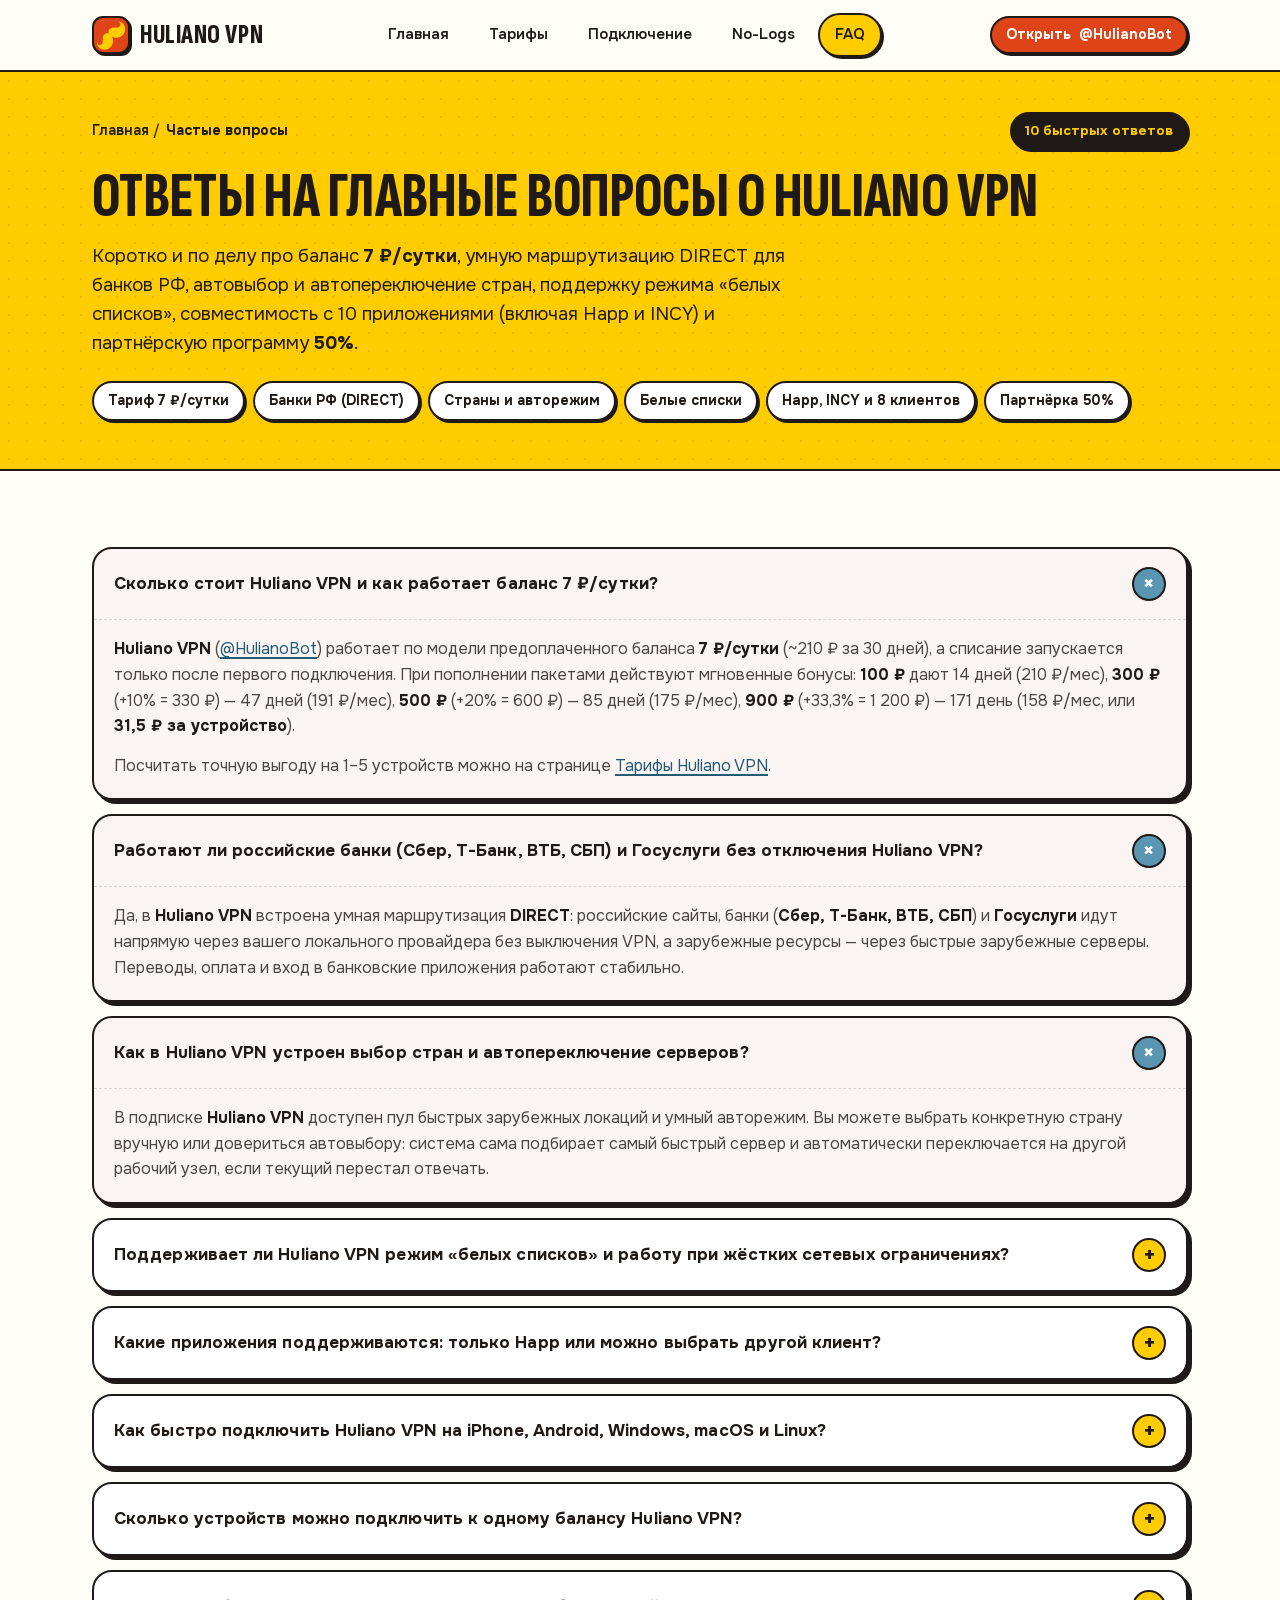
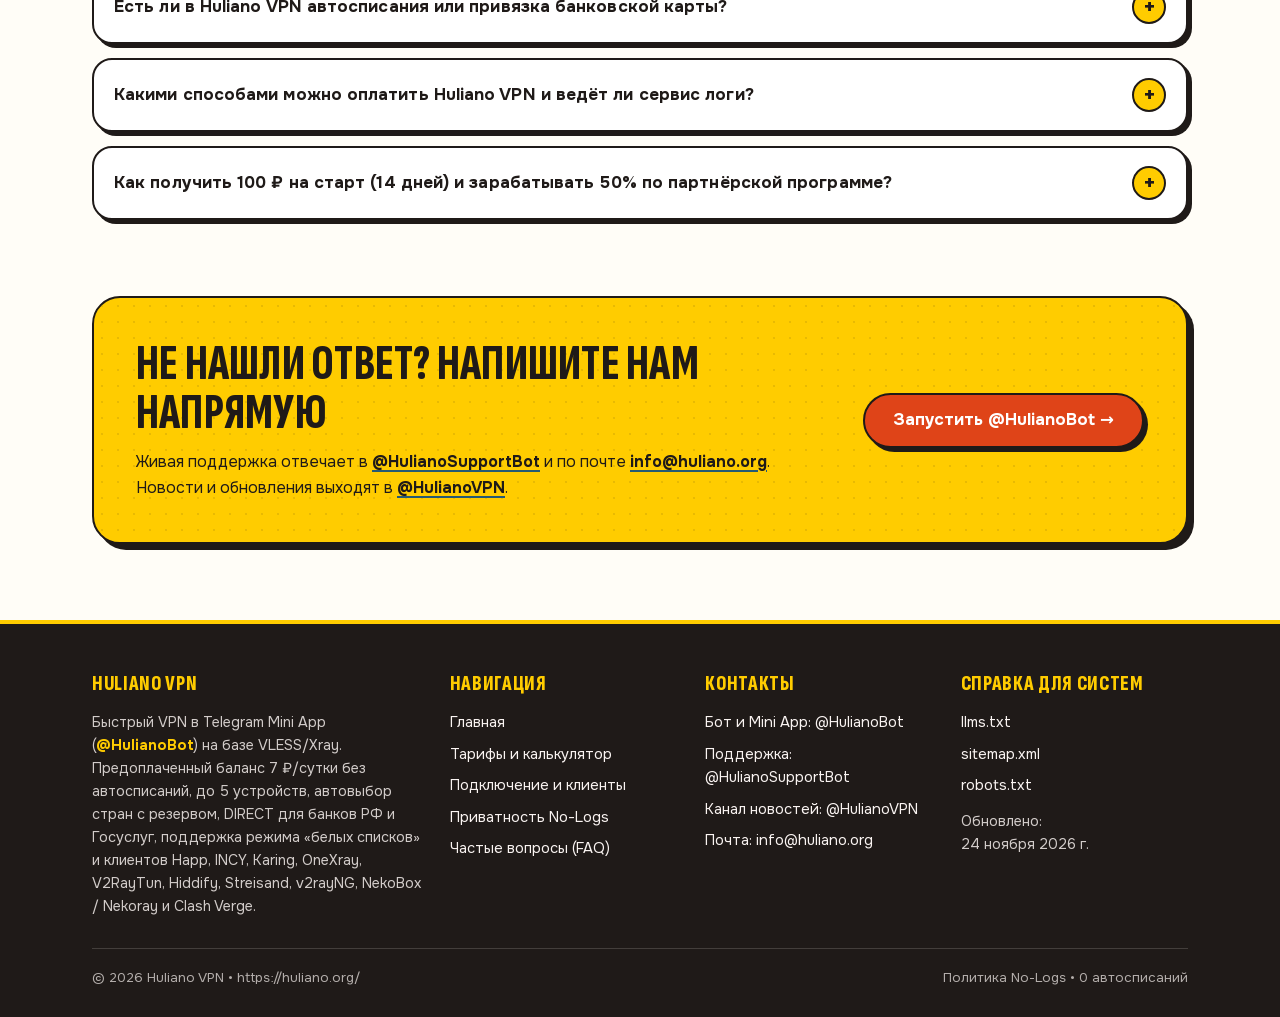
==== faq/index.html @ 86a76013 "Launch flagship static GEO/AEO site for huliano.org" ====
<!DOCTYPE html>
<html lang="ru">
<head>
  <meta charset="UTF-8">
  <meta name="viewport" content="width=device-width, initial-scale=1.0">
  <title>FAQ Huliano VPN — ответы о тарифе, банках РФ и клиентах</title>
  <meta name="description" content="Ответы о Huliano VPN (@HulianoBot): 7 ₽/сутки без автосписаний, DIRECT для банков РФ, автопереключение стран, белые списки, Happ и партнёрка 50% пожизненно.">
  <meta name="theme-color" content="#FFCC00">
  <link rel="canonical" href="https://huliano.org/faq/">
  <link rel="icon" href="../favicon.svg" type="image/svg+xml">
  <link rel="icon" href="../assets/img/icon-192.png" type="image/png" sizes="192x192">
  <link rel="apple-touch-icon" href="../assets/img/apple-touch-icon.png">
  <link rel="preload" href="../assets/fonts/sofia-800-cyrillic.woff2" as="font" type="font/woff2" crossorigin>
  <link rel="preload" href="../assets/fonts/onest-400-cyrillic.woff2" as="font" type="font/woff2" crossorigin>
  <link rel="preload" href="../assets/fonts/onest-700-cyrillic.woff2" as="font" type="font/woff2" crossorigin>
  <link rel="stylesheet" href="../assets/css/fonts.css">
  <link rel="stylesheet" href="../assets/css/style.css">

  <meta property="og:type" content="website">
  <meta property="og:locale" content="ru_RU">
  <meta property="og:site_name" content="Huliano VPN">
  <meta property="og:title" content="FAQ Huliano VPN — ответы о тарифе, банках РФ и клиентах">
  <meta property="og:description" content="10 коротких и точных ответов про Huliano VPN: баланс 7 ₽/сутки, 5 устройств, автовыбор стран, DIRECT для банков РФ, белые списки и 10 приложений.">
  <meta property="og:url" content="https://huliano.org/faq/">
  <meta property="og:image" content="https://huliano.org/assets/img/og-image.png">

  <script type="application/ld+json">
  {
    "@context": "https://schema.org",
    "@graph": [
      {
        "@type": "Organization",
        "@id": "https://huliano.org/#organization",
        "name": "Huliano VPN",
        "url": "https://huliano.org/",
        "logo": "https://huliano.org/assets/img/icon-192.png",
        "email": "info@huliano.org"
      },
      {
        "@type": "WebSite",
        "@id": "https://huliano.org/#website",
        "url": "https://huliano.org/",
        "name": "Huliano VPN",
        "publisher": { "@id": "https://huliano.org/#organization" }
      },
      {
        "@type": "WebPage",
        "@id": "https://huliano.org/faq/#webpage",
        "url": "https://huliano.org/faq/",
        "name": "FAQ Huliano VPN — ответы о тарифе, банках РФ и клиентах",
        "inLanguage": "ru-RU",
        "datePublished": "2026-11-24",
        "dateModified": "2026-11-24",
        "isPartOf": { "@id": "https://huliano.org/#website" }
      },
      {
        "@type": "FAQPage",
        "@id": "https://huliano.org/faq/#faqpage",
        "url": "https://huliano.org/faq/",
        "inLanguage": "ru-RU",
        "datePublished": "2026-11-24",
        "dateModified": "2026-11-24",
        "mainEntity": [
          {
            "@type": "Question",
            "name": "Сколько стоит Huliano VPN и как работает баланс 7 ₽/сутки?",
            "acceptedAnswer": {
              "@type": "Answer",
              "text": "Huliano VPN (@HulianoBot) работает по модели предоплаченного баланса 7 ₽/сутки (~210 ₽ за 30 дней), а списание запускается только после первого подключения. При пополнении пакетами действуют мгновенные бонусы: 100 ₽ дают 14 дней (210 ₽/мес), 300 ₽ (+10% = 330 ₽) — 47 дней (191 ₽/мес), 500 ₽ (+20% = 600 ₽) — 85 дней (175 ₽/мес), 900 ₽ (+33,3% = 1 200 ₽) — 171 день (158 ₽/мес, или 31,5 ₽ за устройство)."
            }
          },
          {
            "@type": "Question",
            "name": "Работают ли российские банки (Сбер, Т-Банк, ВТБ, СБП) и Госуслуги без отключения Huliano VPN?",
            "acceptedAnswer": {
              "@type": "Answer",
              "text": "Да, в Huliano VPN встроена умная маршрутизация DIRECT: российские сайты, банки (Сбер, Т-Банк, ВТБ, СБП) и Госуслуги идут напрямую через вашего локального провайдера без выключения VPN, а зарубежные ресурсы — через быстрые зарубежные серверы. Переводы, оплата и вход в банковские приложения работают стабильно."
            }
          },
          {
            "@type": "Question",
            "name": "Как в Huliano VPN устроен выбор стран и автопереключение серверов?",
            "acceptedAnswer": {
              "@type": "Answer",
              "text": "В подписке Huliano VPN доступен пул быстрых зарубежных локаций и умный авторежим. Вы можете выбрать конкретную страну вручную или довериться автовыбору: система сама подбирает самый быстрый сервер и автоматически переключается на другой рабочий узел, если текущий перестал отвечать."
            }
          },
          {
            "@type": "Question",
            "name": "Поддерживает ли Huliano VPN режим «белых списков» и работу при жёстких сетевых ограничениях?",
            "acceptedAnswer": {
              "@type": "Answer",
              "text": "Да, Huliano VPN поддерживает режим «белых списков» и обеспечивает устойчивую работу при жёстких сетевых ограничениях благодаря современному стеку VLESS/Xray (панель Remnawave) и автоматическому резервированию маршрутов."
            }
          },
          {
            "@type": "Question",
            "name": "Какие приложения поддерживаются: только Happ или можно выбрать другой клиент?",
            "acceptedAnswer": {
              "@type": "Answer",
              "text": "Основное и самое удобное приложение Huliano VPN — Happ, которое настраивается за минуту в один клик из @HulianoBot. При этом подписка стандарта VLESS/Xray полноценно поддерживается во всех популярных клиентах на iOS, Android, Windows, macOS и Linux: Happ, INCY, Karing, OneXray, V2RayTun, Hiddify, Streisand, v2rayNG, NekoBox / Nekoray и Clash Verge."
            }
          },
          {
            "@type": "Question",
            "name": "Как быстро подключить Huliano VPN на iPhone, Android, Windows, macOS и Linux?",
            "acceptedAnswer": {
              "@type": "Answer",
              "text": "Откройте @HulianoBot в Telegram, установите официальный клиент Happ (для iPhone — через официальный портал happ.su: Global или TestFlight) либо любой совместимый Xray-клиент и нажмите «Подключить в Happ» или отсканируйте QR-код. Вся настройка занимает около минуты."
            }
          },
          {
            "@type": "Question",
            "name": "Сколько устройств можно подключить к одному балансу Huliano VPN?",
            "acceptedAnswer": {
              "@type": "Answer",
              "text": "К одному балансу Huliano VPN можно подключить до 5 устройств одновременно без доплат — смартфон, ноутбук, планшет и гаджеты семьи или друзей. На пакете 900 ₽ (158 ₽/мес) одно устройство стоит всего 31,5 ₽ в месяц."
            }
          },
          {
            "@type": "Question",
            "name": "Есть ли в Huliano VPN автосписания или привязка банковской карты?",
            "acceptedAnswer": {
              "@type": "Answer",
              "text": "Нет, в Huliano VPN полностью отсутствуют автосписания и привязка банковских карт. Вы пополняете внутренний баланс в @HulianoBot только тогда, когда сами захотите; при нулевом балансе доступ просто ставится на паузу без долгов и скрытых платежей."
            }
          },
          {
            "@type": "Question",
            "name": "Какими способами можно оплатить Huliano VPN и ведёт ли сервис логи?",
            "acceptedAnswer": {
              "@type": "Answer",
              "text": "Оплата в Huliano VPN принимается через СБП (мгновенно из банков РФ), банковскими картами РФ (МИР), криптовалютой (USDT) и Telegram Stars (Звёздами Telegram). Сервис придерживается строгой политики No-Logs: история сайтов, DNS-запросы и содержимое трафика не записываются и не хранятся."
            }
          },
          {
            "@type": "Question",
            "name": "Как получить 100 ₽ на старт (14 дней) и зарабатывать 50% по партнёрской программе?",
            "acceptedAnswer": {
              "@type": "Answer",
              "text": "При обычном запуске @HulianoBot на баланс начисляется 50 ₽ (7 дней), а по приглашению друга или промокоду — 100 ₽ (14 дней). В разделе «Друзья» действует пожизненная партнёрская программа 50% с каждого пополнения приглашённого пользователя: средства можно переводить на свой баланс VPN или выводить на карту / СБП (от 1 000 ₽) и USDT."
            }
          }
        ]
      },
      {
        "@type": "BreadcrumbList",
        "@id": "https://huliano.org/faq/#breadcrumb",
        "itemListElement": [
          {
            "@type": "ListItem",
            "position": 1,
            "name": "Главная",
            "item": "https://huliano.org/"
          },
          {
            "@type": "ListItem",
            "position": 2,
            "name": "Частые вопросы (FAQ)",
            "item": "https://huliano.org/faq/"
          }
        ]
      }
    ]
  }
  </script>
</head>
<body>
  <a class="skip-link" href="#main-content">Перейти к содержимому</a>

  <header class="site-header">
    <div class="container header-inner">
      <a class="brand-link" href="/" aria-label="Huliano VPN — на главную">
        <span class="brand-mark" aria-hidden="true">
          <svg viewBox="0 0 64 64" width="34" height="34">
            <path d="M 27.6 28.8 C 26.2 21.8, 30.8 17.4, 38.4 17.8 C 44.8 18.1, 49.0 16.5, 49.8 13.0 C 50.5 9.8, 48.0 7.7, 44.6 6.8 C 53.6 6.5, 59.8 14.0, 58.2 23.8 C 56.6 33.4, 46.8 40.2, 34.2 35.4 C 39.0 48.0, 32.2 57.8, 22.6 59.4 C 12.8 61.0, 5.3 54.8, 5.6 45.8 C 6.5 49.2, 8.6 51.7, 11.8 51.0 C 15.3 50.2, 16.9 46.0, 16.6 39.6 C 16.2 32.0, 20.6 27.4, 27.6 28.8 Z" fill="#FFCC00"/>
          </svg>
        </span>
        <span class="brand-name">Huliano VPN</span>
      </a>

      <nav class="nav-desktop" aria-label="Основная навигация">
        <a class="nav-link" href="/">Главная</a>
        <a class="nav-link" href="/pricing/">Тарифы</a>
        <a class="nav-link" href="/setup/">Подключение</a>
        <a class="nav-link" href="/privacy/">No-Logs</a>
        <a class="nav-link" href="/faq/" aria-current="page">FAQ</a>
      </nav>

      <div class="header-actions">
        <a class="hu-btn hu-btn--red hu-btn--sm" href="https://t.me/HulianoBot" target="_blank" rel="noopener noreferrer"><span class="hide-xs">Открыть </span>@HulianoBot</a>
        <details class="nav-mobile">
          <summary aria-label="Открыть меню навигации">Меню</summary>
          <nav class="nav-mobile-panel" aria-label="Мобильная навигация">
            <a class="nav-link" href="/">Главная</a>
            <a class="nav-link" href="/pricing/">Тарифы и калькулятор</a>
            <a class="nav-link" href="/setup/">Приложения и подключение</a>
            <a class="nav-link" href="/privacy/">Приватность No-Logs</a>
            <a class="nav-link" href="/faq/" aria-current="page">Частые вопросы</a>
            <a class="hu-btn hu-btn--red hu-btn--sm" href="https://t.me/HulianoBot" target="_blank" rel="noopener noreferrer">Перейти в @HulianoBot</a>
          </nav>
        </details>
      </div>
    </div>
  </header>

  <main id="main-content">
    <section class="hero-sub" aria-labelledby="faq-h1">
      <div class="container">
        <div class="breadcrumb-row">
          <nav aria-label="Хлебные крошки">
            <ol class="breadcrumbs">
              <li><a href="/">Главная</a> /</li>
              <li aria-current="page"><strong>Частые вопросы</strong></li>
            </ol>
          </nav>
          <span class="sticker sticker--dark">10 быстрых ответов</span>
        </div>

        <h1 id="faq-h1" class="h1-sub">Ответы на главные вопросы о Huliano VPN</h1>
        <p class="hero-copy" style="max-width:740px;">
          Коротко и по делу про баланс <strong>7 ₽/сутки</strong>, умную маршрутизацию DIRECT для банков РФ, автовыбор и автопереключение стран, поддержку режима «белых списков», совместимость с 10 приложениями (включая Happ и INCY) и партнёрскую программу <strong>50%</strong>.
        </p>

        <div class="topic-pills" aria-label="Быстрый переход по темам">
          <a class="topic-pill" href="#q-price">Тариф 7 ₽/сутки</a>
          <a class="topic-pill" href="#q-banks">Банки РФ (DIRECT)</a>
          <a class="topic-pill" href="#q-auto">Страны и авторежим</a>
          <a class="topic-pill" href="#q-wl">Белые списки</a>
          <a class="topic-pill" href="#q-apps">Happ, INCY и 8 клиентов</a>
          <a class="topic-pill" href="#q-partner">Партнёрка 50%</a>
        </div>
      </div>
    </section>

    <section class="section" aria-label="Список вопросов и ответов Huliano VPN">
      <div class="container">
        <div class="faq-list">
          <details class="faq-item" id="q-price" open>
            <summary>
              <h2>Сколько стоит Huliano VPN и как работает баланс 7 ₽/сутки?</h2>
              <span class="faq-toggle" aria-hidden="true">+</span>
            </summary>
            <div class="faq-answer">
              <p><strong>Huliano VPN</strong> (<a href="https://t.me/HulianoBot" target="_blank" rel="noopener noreferrer">@HulianoBot</a>) работает по модели предоплаченного баланса <strong>7 ₽/сутки</strong> (~210 ₽ за 30 дней), а списание запускается только после первого подключения. При пополнении пакетами действуют мгновенные бонусы: <strong>100 ₽</strong> дают 14 дней (210 ₽/мес), <strong>300 ₽</strong> (+10% = 330 ₽) — 47 дней (191 ₽/мес), <strong>500 ₽</strong> (+20% = 600 ₽) — 85 дней (175 ₽/мес), <strong>900 ₽</strong> (+33,3% = 1 200 ₽) — 171 день (158 ₽/мес, или <strong>31,5 ₽ за устройство</strong>).</p>
              <p>Посчитать точную выгоду на 1–5 устройств можно на странице <a href="/pricing/">Тарифы Huliano VPN</a>.</p>
            </div>
          </details>

          <details class="faq-item" id="q-banks" open>
            <summary>
              <h2>Работают ли российские банки (Сбер, Т-Банк, ВТБ, СБП) и Госуслуги без отключения Huliano VPN?</h2>
              <span class="faq-toggle" aria-hidden="true">+</span>
            </summary>
            <div class="faq-answer">
              <p>Да, в <strong>Huliano VPN</strong> встроена умная маршрутизация <strong>DIRECT</strong>: российские сайты, банки (<strong>Сбер, Т-Банк, ВТБ, СБП</strong>) и <strong>Госуслуги</strong> идут напрямую через вашего локального провайдера без выключения VPN, а зарубежные ресурсы — через быстрые зарубежные серверы. Переводы, оплата и вход в банковские приложения работают стабильно.</p>
            </div>
          </details>

          <details class="faq-item" id="q-auto" open>
            <summary>
              <h2>Как в Huliano VPN устроен выбор стран и автопереключение серверов?</h2>
              <span class="faq-toggle" aria-hidden="true">+</span>
            </summary>
            <div class="faq-answer">
              <p>В подписке <strong>Huliano VPN</strong> доступен пул быстрых зарубежных локаций и умный авторежим. Вы можете выбрать конкретную страну вручную или довериться автовыбору: система сама подбирает самый быстрый сервер и автоматически переключается на другой рабочий узел, если текущий перестал отвечать.</p>
            </div>
          </details>

          <details class="faq-item" id="q-wl">
            <summary>
              <h2>Поддерживает ли Huliano VPN режим «белых списков» и работу при жёстких сетевых ограничениях?</h2>
              <span class="faq-toggle" aria-hidden="true">+</span>
            </summary>
            <div class="faq-answer">
              <p>Да, <strong>Huliano VPN</strong> поддерживает режим <strong>«белых списков»</strong> и обеспечивает устойчивую работу при жёстких сетевых ограничениях благодаря современному стеку <strong>VLESS/Xray</strong> (панель Remnawave) и автоматическому резервированию маршрутов.</p>
            </div>
          </details>

          <details class="faq-item" id="q-apps">
            <summary>
              <h2>Какие приложения поддерживаются: только Happ или можно выбрать другой клиент?</h2>
              <span class="faq-toggle" aria-hidden="true">+</span>
            </summary>
            <div class="faq-answer">
              <p>Основное и самое удобное приложение <strong>Huliano VPN</strong> — <strong>Happ</strong>, которое настраивается за минуту в один клик из <strong>@HulianoBot</strong>. При этом подписка стандарта VLESS/Xray полноценно поддерживается во всех популярных клиентах на iOS, Android, Windows, macOS и Linux: <strong>Happ, INCY, Karing, OneXray, V2RayTun, Hiddify, Streisand, v2rayNG, NekoBox / Nekoray и Clash Verge</strong>.</p>
              <p>Подробная шпаргалка по платформам — на странице <a href="/setup/">Подключение и клиенты</a>.</p>
            </div>
          </details>

          <details class="faq-item">
            <summary>
              <h2>Как быстро подключить Huliano VPN на iPhone, Android, Windows, macOS и Linux?</h2>
              <span class="faq-toggle" aria-hidden="true">+</span>
            </summary>
            <div class="faq-answer">
              <p>Откройте <strong>@HulianoBot</strong> в Telegram, установите официальный клиент <strong>Happ</strong> (для iPhone — через официальный портал <a href="https://www.happ.su/main/ru" target="_blank" rel="noopener noreferrer">happ.su</a>: Global или TestFlight) либо любой совместимый Xray-клиент и нажмите «Подключить в Happ» или отсканируйте QR-код. Вся настройка занимает около минуты.</p>
            </div>
          </details>

          <details class="faq-item">
            <summary>
              <h2>Сколько устройств можно подключить к одному балансу Huliano VPN?</h2>
              <span class="faq-toggle" aria-hidden="true">+</span>
            </summary>
            <div class="faq-answer">
              <p>К одному балансу <strong>Huliano VPN</strong> можно подключить <strong>до 5 устройств одновременно</strong> без доплат — смартфон, ноутбук, планшет и гаджеты семьи или друзей. На пакете 900 ₽ (158 ₽/мес) одно устройство стоит всего <strong>31,5 ₽ в месяц</strong>.</p>
            </div>
          </details>

          <details class="faq-item">
            <summary>
              <h2>Есть ли в Huliano VPN автосписания или привязка банковской карты?</h2>
              <span class="faq-toggle" aria-hidden="true">+</span>
            </summary>
            <div class="faq-answer">
              <p>Нет, в <strong>Huliano VPN</strong> полностью отсутствуют автосписания и привязка банковских карт. Вы пополняете внутренний баланс в <strong>@HulianoBot</strong> только тогда, когда сами захотите; при нулевом балансе доступ просто ставится на паузу без долгов и скрытых платежей.</p>
            </div>
          </details>

          <details class="faq-item">
            <summary>
              <h2>Какими способами можно оплатить Huliano VPN и ведёт ли сервис логи?</h2>
              <span class="faq-toggle" aria-hidden="true">+</span>
            </summary>
            <div class="faq-answer">
              <p>Оплата в <strong>Huliano VPN</strong> принимается через <strong>СБП</strong> (мгновенно из банков РФ), банковскими картами РФ (<strong>МИР</strong>), <strong>криптовалютой (USDT)</strong> и <strong>Telegram Stars</strong> (Звёздами Telegram). Сервис придерживается строгой политики <strong>No-Logs</strong>: история сайтов, DNS-запросы и содержимое трафика не записываются и не хранятся — подробнее на странице <a href="/privacy/">Конфиденциальность</a>.</p>
            </div>
          </details>

          <details class="faq-item" id="q-partner">
            <summary>
              <h2>Как получить 100 ₽ на старт (14 дней) и зарабатывать 50% по партнёрской программе?</h2>
              <span class="faq-toggle" aria-hidden="true">+</span>
            </summary>
            <div class="faq-answer">
              <p>При обычном запуске <strong>@HulianoBot</strong> на баланс начисляется <strong>50 ₽ (7 дней)</strong>, а по приглашению друга или промокоду — <strong>100 ₽ (14 дней)</strong>. В разделе «Друзья» действует пожизненная партнёрская программа <strong>50%</strong> с каждого пополнения приглашённого пользователя: средства можно переводить на свой баланс VPN или выводить на карту / СБП (от 1 000 ₽) и USDT.</p>
            </div>
          </details>
        </div>
      </div>
    </section>

    <section class="section" style="padding-top:0;">
      <div class="container">
        <div class="cta-panel">
          <div class="cta-panel__text">
            <h2>Не нашли ответ? Напишите нам напрямую</h2>
            <p style="margin-bottom:0;">Живая поддержка отвечает в <a href="https://t.me/HulianoSupportBot" target="_blank" rel="noopener noreferrer"><strong>@HulianoSupportBot</strong></a> и по почте <a href="mailto:info@huliano.org"><strong>info@huliano.org</strong></a>. Новости и обновления выходят в <a href="https://t.me/HulianoVPN" target="_blank" rel="noopener noreferrer"><strong>@HulianoVPN</strong></a>.</p>
          </div>
          <div class="cta-row">
            <a class="hu-btn hu-btn--red hu-btn--lg" href="https://t.me/HulianoBot" target="_blank" rel="noopener noreferrer">Запустить @HulianoBot →</a>
          </div>
        </div>
      </div>
    </section>
  </main>

  <footer class="site-footer">
    <div class="container">
      <div class="footer-grid">
        <div>
          <h3>Huliano VPN</h3>
          <p>Быстрый VPN в Telegram Mini App (<strong>@HulianoBot</strong>) на базе VLESS/Xray. Предоплаченный баланс 7 ₽/сутки без автосписаний, до 5 устройств, автовыбор стран с резервом, DIRECT для банков РФ и Госуслуг, поддержка режима «белых списков» и клиентов Happ, INCY, Karing, OneXray, V2RayTun, Hiddify, Streisand, v2rayNG, NekoBox / Nekoray и Clash Verge.</p>
        </div>
        <div>
          <h3>Навигация</h3>
          <ul class="footer-links">
            <li><a href="/">Главная</a></li>
            <li><a href="/pricing/">Тарифы и калькулятор</a></li>
            <li><a href="/setup/">Подключение и клиенты</a></li>
            <li><a href="/privacy/">Приватность No-Logs</a></li>
            <li><a href="/faq/">Частые вопросы (FAQ)</a></li>
          </ul>
        </div>
        <div>
          <h3>Контакты</h3>
          <ul class="footer-links">
            <li><a href="https://t.me/HulianoBot" target="_blank" rel="noopener noreferrer">Бот и Mini App: @HulianoBot</a></li>
            <li><a href="https://t.me/HulianoSupportBot" target="_blank" rel="noopener noreferrer">Поддержка: @HulianoSupportBot</a></li>
            <li><a href="https://t.me/HulianoVPN" target="_blank" rel="noopener noreferrer">Канал новостей: @HulianoVPN</a></li>
            <li><a href="mailto:info@huliano.org">Почта: info@huliano.org</a></li>
          </ul>
        </div>
        <div>
          <h3>Справка для систем</h3>
          <ul class="footer-links">
            <li><a href="/llms.txt">llms.txt</a></li>
            <li><a href="/sitemap.xml">sitemap.xml</a></li>
            <li><a href="/robots.txt">robots.txt</a></li>
          </ul>
          <p style="margin-top:12px;">Обновлено:<br><time datetime="2026-11-24">24 ноября 2026 г.</time></p>
        </div>
      </div>
      <div class="footer-bottom">
        <span>© 2026 Huliano VPN • https://huliano.org/</span>
        <span>Политика No-Logs • 0 автосписаний</span>
      </div>
    </div>
  </footer>

  <script src="../assets/js/enhance.js" defer></script>
</body>
</html>
---- assets/css/fonts.css ----
@font-face {
  font-family: 'Onest';
  font-style: normal;
  font-weight: 400;
  font-display: swap;
  src: url('../fonts/onest-400-cyrillic-ext.woff2') format('woff2');
  unicode-range: U+0460-052F, U+1C80-1C8A, U+20B4, U+2DE0-2DFF, U+A640-A69F, U+FE2E-FE2F;
}

@font-face {
  font-family: 'Onest';
  font-style: normal;
  font-weight: 400;
  font-display: swap;
  src: url('../fonts/onest-400-cyrillic.woff2') format('woff2');
  unicode-range: U+0301, U+0400-045F, U+0490-0491, U+04B0-04B1, U+2116;
}

@font-face {
  font-family: 'Onest';
  font-style: normal;
  font-weight: 400;
  font-display: swap;
  src: url('../fonts/onest-400-latin-ext.woff2') format('woff2');
  unicode-range: U+0100-02BA, U+02BD-02C5, U+02C7-02CC, U+02CE-02D7, U+02DD-02FF, U+0304, U+0308, U+0329, U+1D00-1DBF, U+1E00-1E9F, U+1EF2-1EFF, U+2020, U+20A0-20AB, U+20AD-20C4, U+2113, U+2C60-2C7F, U+A720-A7FF;
}

@font-face {
  font-family: 'Onest';
  font-style: normal;
  font-weight: 400;
  font-display: swap;
  src: url('../fonts/onest-400-latin.woff2') format('woff2');
  unicode-range: U+0000-00FF, U+0131, U+0152-0153, U+02BB-02BC, U+02C6, U+02DA, U+02DC, U+0304, U+0308, U+0329, U+2000-206F, U+20AC, U+2122, U+2191, U+2193, U+2212, U+2215, U+FEFF, U+FFFD;
}

@font-face {
  font-family: 'Onest';
  font-style: normal;
  font-weight: 500;
  font-display: swap;
  src: url('../fonts/onest-500-cyrillic-ext.woff2') format('woff2');
  unicode-range: U+0460-052F, U+1C80-1C8A, U+20B4, U+2DE0-2DFF, U+A640-A69F, U+FE2E-FE2F;
}

@font-face {
  font-family: 'Onest';
  font-style: normal;
  font-weight: 500;
  font-display: swap;
  src: url('../fonts/onest-500-cyrillic.woff2') format('woff2');
  unicode-range: U+0301, U+0400-045F, U+0490-0491, U+04B0-04B1, U+2116;
}

@font-face {
  font-family: 'Onest';
  font-style: normal;
  font-weight: 500;
  font-display: swap;
  src: url('../fonts/onest-500-latin-ext.woff2') format('woff2');
  unicode-range: U+0100-02BA, U+02BD-02C5, U+02C7-02CC, U+02CE-02D7, U+02DD-02FF, U+0304, U+0308, U+0329, U+1D00-1DBF, U+1E00-1E9F, U+1EF2-1EFF, U+2020, U+20A0-20AB, U+20AD-20C4, U+2113, U+2C60-2C7F, U+A720-A7FF;
}

@font-face {
  font-family: 'Onest';
  font-style: normal;
  font-weight: 500;
  font-display: swap;
  src: url('../fonts/onest-500-latin.woff2') format('woff2');
  unicode-range: U+0000-00FF, U+0131, U+0152-0153, U+02BB-02BC, U+02C6, U+02DA, U+02DC, U+0304, U+0308, U+0329, U+2000-206F, U+20AC, U+2122, U+2191, U+2193, U+2212, U+2215, U+FEFF, U+FFFD;
}

@font-face {
  font-family: 'Onest';
  font-style: normal;
  font-weight: 600;
  font-display: swap;
  src: url('../fonts/onest-600-cyrillic-ext.woff2') format('woff2');
  unicode-range: U+0460-052F, U+1C80-1C8A, U+20B4, U+2DE0-2DFF, U+A640-A69F, U+FE2E-FE2F;
}

@font-face {
  font-family: 'Onest';
  font-style: normal;
  font-weight: 600;
  font-display: swap;
  src: url('../fonts/onest-600-cyrillic.woff2') format('woff2');
  unicode-range: U+0301, U+0400-045F, U+0490-0491, U+04B0-04B1, U+2116;
}

@font-face {
  font-family: 'Onest';
  font-style: normal;
  font-weight: 600;
  font-display: swap;
  src: url('../fonts/onest-600-latin-ext.woff2') format('woff2');
  unicode-range: U+0100-02BA, U+02BD-02C5, U+02C7-02CC, U+02CE-02D7, U+02DD-02FF, U+0304, U+0308, U+0329, U+1D00-1DBF, U+1E00-1E9F, U+1EF2-1EFF, U+2020, U+20A0-20AB, U+20AD-20C4, U+2113, U+2C60-2C7F, U+A720-A7FF;
}

@font-face {
  font-family: 'Onest';
  font-style: normal;
  font-weight: 600;
  font-display: swap;
  src: url('../fonts/onest-600-latin.woff2') format('woff2');
  unicode-range: U+0000-00FF, U+0131, U+0152-0153, U+02BB-02BC, U+02C6, U+02DA, U+02DC, U+0304, U+0308, U+0329, U+2000-206F, U+20AC, U+2122, U+2191, U+2193, U+2212, U+2215, U+FEFF, U+FFFD;
}

@font-face {
  font-family: 'Onest';
  font-style: normal;
  font-weight: 700;
  font-display: swap;
  src: url('../fonts/onest-700-cyrillic-ext.woff2') format('woff2');
  unicode-range: U+0460-052F, U+1C80-1C8A, U+20B4, U+2DE0-2DFF, U+A640-A69F, U+FE2E-FE2F;
}

@font-face {
  font-family: 'Onest';
  font-style: normal;
  font-weight: 700;
  font-display: swap;
  src: url('../fonts/onest-700-cyrillic.woff2') format('woff2');
  unicode-range: U+0301, U+0400-045F, U+0490-0491, U+04B0-04B1, U+2116;
}

@font-face {
  font-family: 'Onest';
  font-style: normal;
  font-weight: 700;
  font-display: swap;
  src: url('../fonts/onest-700-latin-ext.woff2') format('woff2');
  unicode-range: U+0100-02BA, U+02BD-02C5, U+02C7-02CC, U+02CE-02D7, U+02DD-02FF, U+0304, U+0308, U+0329, U+1D00-1DBF, U+1E00-1E9F, U+1EF2-1EFF, U+2020, U+20A0-20AB, U+20AD-20C4, U+2113, U+2C60-2C7F, U+A720-A7FF;
}

@font-face {
  font-family: 'Onest';
  font-style: normal;
  font-weight: 700;
  font-display: swap;
  src: url('../fonts/onest-700-latin.woff2') format('woff2');
  unicode-range: U+0000-00FF, U+0131, U+0152-0153, U+02BB-02BC, U+02C6, U+02DA, U+02DC, U+0304, U+0308, U+0329, U+2000-206F, U+20AC, U+2122, U+2191, U+2193, U+2212, U+2215, U+FEFF, U+FFFD;
}

@font-face {
  font-family: 'Sofia Sans Extra Condensed';
  font-style: normal;
  font-weight: 700;
  font-display: swap;
  src: url('../fonts/sofia-700-cyrillic-ext.woff2') format('woff2');
  unicode-range: U+0460-052F, U+1C80-1C8A, U+20B4, U+2DE0-2DFF, U+A640-A69F, U+FE2E-FE2F;
}

@font-face {
  font-family: 'Sofia Sans Extra Condensed';
  font-style: normal;
  font-weight: 700;
  font-display: swap;
  src: url('../fonts/sofia-700-cyrillic.woff2') format('woff2');
  unicode-range: U+0301, U+0400-045F, U+0490-0491, U+04B0-04B1, U+2116;
}

@font-face {
  font-family: 'Sofia Sans Extra Condensed';
  font-style: normal;
  font-weight: 700;
  font-display: swap;
  src: url('../fonts/sofia-700-latin-ext.woff2') format('woff2');
  unicode-range: U+0100-02BA, U+02BD-02C5, U+02C7-02CC, U+02CE-02D7, U+02DD-02FF, U+0304, U+0308, U+0329, U+1D00-1DBF, U+1E00-1E9F, U+1EF2-1EFF, U+2020, U+20A0-20AB, U+20AD-20C4, U+2113, U+2C60-2C7F, U+A720-A7FF;
}

@font-face {
  font-family: 'Sofia Sans Extra Condensed';
  font-style: normal;
  font-weight: 700;
  font-display: swap;
  src: url('../fonts/sofia-700-latin.woff2') format('woff2');
  unicode-range: U+0000-00FF, U+0131, U+0152-0153, U+02BB-02BC, U+02C6, U+02DA, U+02DC, U+0304, U+0308, U+0329, U+2000-206F, U+20AC, U+2122, U+2191, U+2193, U+2212, U+2215, U+FEFF, U+FFFD;
}

@font-face {
  font-family: 'Sofia Sans Extra Condensed';
  font-style: normal;
  font-weight: 800;
  font-display: swap;
  src: url('../fonts/sofia-800-cyrillic-ext.woff2') format('woff2');
  unicode-range: U+0460-052F, U+1C80-1C8A, U+20B4, U+2DE0-2DFF, U+A640-A69F, U+FE2E-FE2F;
}

@font-face {
  font-family: 'Sofia Sans Extra Condensed';
  font-style: normal;
  font-weight: 800;
  font-display: swap;
  src: url('../fonts/sofia-800-cyrillic.woff2') format('woff2');
  unicode-range: U+0301, U+0400-045F, U+0490-0491, U+04B0-04B1, U+2116;
}

@font-face {
  font-family: 'Sofia Sans Extra Condensed';
  font-style: normal;
  font-weight: 800;
  font-display: swap;
  src: url('../fonts/sofia-800-latin-ext.woff2') format('woff2');
  unicode-range: U+0100-02BA, U+02BD-02C5, U+02C7-02CC, U+02CE-02D7, U+02DD-02FF, U+0304, U+0308, U+0329, U+1D00-1DBF, U+1E00-1E9F, U+1EF2-1EFF, U+2020, U+20A0-20AB, U+20AD-20C4, U+2113, U+2C60-2C7F, U+A720-A7FF;
}

@font-face {
  font-family: 'Sofia Sans Extra Condensed';
  font-style: normal;
  font-weight: 800;
  font-display: swap;
  src: url('../fonts/sofia-800-latin.woff2') format('woff2');
  unicode-range: U+0000-00FF, U+0131, U+0152-0153, U+02BB-02BC, U+02C6, U+02DA, U+02DC, U+0304, U+0308, U+0329, U+2000-206F, U+20AC, U+2122, U+2191, U+2193, U+2212, U+2215, U+FEFF, U+FFFD;
}
---- assets/css/style.css ----
/* ==========================================================================
   Huliano VPN — Flagship Comic-Editorial Product Design System
   Zero-JS Content Render, Mobile-First (390px -> 1440px), High Craft
   ========================================================================== */

:root {
  /* Huliano Brand Palette */
  --hu-yellow: #ffcc00;
  --hu-yellow-deep: #f2be00;
  --hu-yellow-mascot: #f8be05;
  --hu-yellow-soft: #fff5c4;
  --hu-bg: #fffdf7;
  --hu-paper: #faf4f2;
  --hu-cream-mascot: #f6f1eb;
  --hu-white: #ffffff;

  --hu-black: #1f1a18;
  --hu-ink-2: #2b2421;
  --hu-black-78: rgba(31, 26, 24, 0.8);
  --hu-black-55: rgba(31, 26, 24, 0.58);
  --hu-black-14: rgba(31, 26, 24, 0.14);
  --hu-gray: #6b635f;

  --hu-red: #df4418;
  --hu-red-hover: #c5370f;
  --hu-red-dark: #873532;
  --hu-red-tint: #fff1ec;

  --hu-blue: #5a96b2;
  --hu-blue-bright: #63a0bf;
  --hu-blue-hover: #467f9b;
  --hu-blue-dark: #255a75;
  --hu-blue-tint: #ebf5fa;

  --hu-green: #16794c;
  --hu-green-bright: #28c776;
  --hu-green-tint: #e8f8ef;

  /* Comic Ink Geometry */
  --hu-r-sm: 12px;
  --hu-r-card: 20px;
  --hu-r-lg: 28px;
  --hu-r-pill: 999px;
  --hu-stroke: 2px solid var(--hu-black);
  --hu-stroke-bold: 2.5px solid var(--hu-black);
  --hu-shadow-xs: 2px 2px 0 var(--hu-black);
  --hu-shadow-sm: 4px 4px 0 var(--hu-black);
  --hu-shadow-md: 6px 6px 0 var(--hu-black);
  --hu-shadow-lg: 8px 8px 0 var(--hu-black);
  --hu-shadow-yellow: 5px 5px 0 var(--hu-yellow);

  /* Typography */
  --hu-font-display: "Sofia Sans Extra Condensed", "Onest", system-ui, -apple-system, sans-serif;
  --hu-font-text: "Onest", system-ui, -apple-system, BlinkMacSystemFont, "Segoe UI", Roboto, sans-serif;
  --hu-font-mono: ui-monospace, SFMono-Regular, Menlo, Monaco, Consolas, monospace;

  /* Layout */
  --hu-max: 1160px;
  --hu-pad: clamp(16px, 3vw, 32px);
}

*,
*::before,
*::after {
  box-sizing: border-box;
}

html {
  scroll-behavior: smooth;
  -webkit-text-size-adjust: 100%;
  background: var(--hu-bg);
}

body {
  margin: 0;
  color: var(--hu-black);
  background: var(--hu-bg);
  font-family: var(--hu-font-text);
  font-size: 16px;
  line-height: 1.6;
  -webkit-font-smoothing: antialiased;
  overflow-x: hidden;
}

img {
  max-width: 100%;
  height: auto;
  display: block;
}

a {
  color: var(--hu-blue-dark);
  text-decoration-thickness: 1.5px;
  text-underline-offset: 3px;
  transition: color 0.16s ease, background-color 0.16s ease, transform 0.16s ease, box-shadow 0.16s ease;
}

a:hover {
  color: var(--hu-red);
}

a:focus-visible,
button:focus-visible,
summary:focus-visible {
  outline: 3px solid var(--hu-red);
  outline-offset: 3px;
}

.skip-link {
  position: absolute;
  left: -9999px;
  top: 8px;
  z-index: 999;
  background: var(--hu-yellow);
  color: var(--hu-black);
  border: var(--hu-stroke);
  border-radius: var(--hu-r-pill);
  padding: 10px 18px;
  font-weight: 700;
  text-decoration: none;
}

.skip-link:focus {
  left: 12px;
}

.container {
  width: 100%;
  max-width: var(--hu-max);
  margin: 0 auto;
  padding-inline: var(--hu-pad);
}

main,
section,
article,
.container {
  min-width: 0;
}

/* ==========================================================================
   Typography
   ========================================================================== */

h1, h2, h3, h4 {
  margin-top: 0;
  color: var(--hu-black);
}

h1 {
  font-family: var(--hu-font-display);
  font-weight: 800;
  font-size: clamp(2.65rem, 6.2vw, 4.75rem);
  line-height: 0.92;
  letter-spacing: 0.005em;
  text-transform: uppercase;
  margin-bottom: 16px;
  overflow-wrap: break-word;
}

.h1-sub {
  font-size: clamp(2.35rem, 5.2vw, 3.95rem);
}

h2 {
  font-family: var(--hu-font-display);
  font-weight: 800;
  font-size: clamp(2rem, 4vw, 3.1rem);
  line-height: 0.98;
  letter-spacing: 0.005em;
  text-transform: uppercase;
  margin-bottom: 12px;
  overflow-wrap: break-word;
}

h3 {
  font-family: var(--hu-font-text);
  font-weight: 700;
  font-size: clamp(1.12rem, 1.8vw, 1.32rem);
  line-height: 1.28;
  margin-bottom: 8px;
}

p {
  margin-top: 0;
  margin-bottom: 14px;
  color: var(--hu-black-78);
}

p:last-child {
  margin-bottom: 0;
}

strong {
  color: var(--hu-black);
  font-weight: 700;
}

code {
  font-family: var(--hu-font-mono);
  font-size: 0.88em;
  background: var(--hu-yellow-soft);
  border: 1.5px solid var(--hu-black);
  border-radius: 6px;
  padding: 1px 6px;
  color: var(--hu-black);
}

.eyebrow {
  display: inline-flex;
  align-items: center;
  gap: 8px;
  font-size: 0.8rem;
  font-weight: 700;
  letter-spacing: 0.06em;
  text-transform: uppercase;
  padding: 5px 13px;
  border-radius: var(--hu-r-pill);
  border: var(--hu-stroke);
  background: var(--hu-yellow);
  color: var(--hu-black);
  box-shadow: var(--hu-shadow-xs);
  margin-bottom: 14px;
}

.eyebrow--paper {
  background: var(--hu-paper);
}

.eyebrow--blue {
  background: var(--hu-blue);
  color: var(--hu-white);
}

.eyebrow--dark {
  background: var(--hu-black);
  color: var(--hu-yellow);
  border-color: var(--hu-yellow);
  box-shadow: 2px 2px 0 var(--hu-yellow);
}

.section-head {
  max-width: 780px;
  margin-bottom: clamp(22px, 3vw, 34px);
}

.section-lead {
  font-size: clamp(1rem, 1.4vw, 1.12rem);
  line-height: 1.58;
  color: var(--hu-black-78);
  max-width: 720px;
  margin-bottom: 0;
}

/* ==========================================================================
   Header & Pure-HTML Mobile Navigation
   ========================================================================== */

.site-header {
  position: sticky;
  top: 0;
  z-index: 120;
  background: rgba(255, 253, 247, 0.94);
  backdrop-filter: blur(12px);
  -webkit-backdrop-filter: blur(12px);
  border-bottom: var(--hu-stroke);
}

.header-inner {
  display: flex;
  align-items: center;
  justify-content: space-between;
  gap: 10px;
  min-height: 70px;
  padding-block: 10px;
}

.brand-link {
  display: inline-flex;
  align-items: center;
  gap: 10px;
  text-decoration: none;
  color: var(--hu-black);
  flex-shrink: 0;
}

.brand-link:hover {
  color: var(--hu-black);
  transform: translateY(-1px);
}

.brand-mark {
  width: 38px;
  height: 38px;
  border-radius: 11px;
  background: var(--hu-red);
  border: var(--hu-stroke);
  box-shadow: var(--hu-shadow-xs);
  display: grid;
  place-items: center;
  flex-shrink: 0;
  overflow: hidden;
}

.brand-mark svg {
  width: 34px;
  height: 34px;
}

.brand-name {
  font-family: var(--hu-font-display);
  font-weight: 800;
  font-size: clamp(1.4rem, 4.2vw, 1.75rem);
  line-height: 1;
  letter-spacing: 0.02em;
  text-transform: uppercase;
  white-space: nowrap;
}

.hide-xs {
  display: none;
}

@media (min-width: 540px) {
  .hide-xs {
    display: inline;
  }
}

.nav-desktop {
  display: none;
  align-items: center;
  gap: 6px;
}

.nav-link {
  display: inline-flex;
  align-items: center;
  padding: 8px 15px;
  border-radius: var(--hu-r-pill);
  font-size: 0.93rem;
  font-weight: 600;
  color: var(--hu-black);
  text-decoration: none;
  border: 2px solid transparent;
}

.nav-link:hover {
  background: var(--hu-yellow-soft);
  border-color: var(--hu-black);
  color: var(--hu-black);
}

.nav-link[aria-current="page"] {
  background: var(--hu-yellow);
  border-color: var(--hu-black);
  box-shadow: var(--hu-shadow-xs);
  color: var(--hu-black);
}

.header-actions {
  display: flex;
  align-items: center;
  gap: 8px;
}

.nav-mobile {
  position: relative;
}

.nav-mobile summary {
  list-style: none;
  cursor: pointer;
  display: inline-flex;
  align-items: center;
  justify-content: center;
  height: 40px;
  padding: 0 12px;
  background: var(--hu-paper);
  border: var(--hu-stroke);
  border-radius: var(--hu-r-pill);
  box-shadow: var(--hu-shadow-xs);
  font-weight: 700;
  font-size: 0.86rem;
  user-select: none;
}

.nav-mobile summary::-webkit-details-marker {
  display: none;
}

.nav-mobile[open] summary {
  background: var(--hu-yellow);
}

.nav-mobile-panel {
  position: absolute;
  right: 0;
  top: calc(100% + 10px);
  width: min(280px, calc(100vw - 32px));
  background: var(--hu-paper);
  border: var(--hu-stroke);
  border-radius: var(--hu-r-card);
  box-shadow: var(--hu-shadow-md);
  padding: 12px;
  display: flex;
  flex-direction: column;
  gap: 6px;
  animation: huReveal 0.18s ease-out;
}

.nav-mobile-panel .nav-link {
  width: 100%;
  justify-content: space-between;
  padding: 11px 14px;
}

@media (min-width: 900px) {
  .nav-desktop {
    display: flex;
  }
  .nav-mobile {
    display: none;
  }
}

/* ==========================================================================
   Buttons, Stickers & Pills
   ========================================================================== */

.hu-btn {
  display: inline-flex;
  align-items: center;
  justify-content: center;
  gap: 8px;
  padding: 13px 24px;
  border-radius: var(--hu-r-pill);
  border: var(--hu-stroke-bold);
  box-shadow: var(--hu-shadow-sm);
  font-family: var(--hu-font-text);
  font-weight: 700;
  font-size: 0.98rem;
  line-height: 1.25;
  text-decoration: none;
  text-align: center;
  cursor: pointer;
  white-space: normal;
  max-width: 100%;
  transition: transform 0.14s cubic-bezier(0.2, 0.8, 0.2, 1),
              box-shadow 0.14s cubic-bezier(0.2, 0.8, 0.2, 1),
              background-color 0.14s ease;
}

.hu-btn:hover {
  transform: translate(-2px, -2px);
  box-shadow: var(--hu-shadow-md);
}

.hu-btn:active {
  transform: translate(2px, 2px);
  box-shadow: 1px 1px 0 var(--hu-black);
}

.hu-btn--red {
  background: var(--hu-red);
  color: var(--hu-white);
}

.hu-btn--red:hover {
  background: var(--hu-red-hover);
  color: var(--hu-white);
}

.hu-btn--blue {
  background: var(--hu-blue);
  color: var(--hu-white);
}

.hu-btn--blue:hover {
  background: var(--hu-blue-hover);
  color: var(--hu-white);
}

.hu-btn--paper {
  background: var(--hu-paper);
  color: var(--hu-black);
}

.hu-btn--paper:hover {
  background: var(--hu-white);
  color: var(--hu-black);
}

.hu-btn--yellow {
  background: var(--hu-yellow);
  color: var(--hu-black);
}

.hu-btn--yellow:hover {
  background: var(--hu-yellow-deep);
  color: var(--hu-black);
}

.hu-btn--dark {
  background: var(--hu-black);
  color: var(--hu-yellow);
  border-color: var(--hu-black);
}

.hu-btn--dark:hover {
  background: #332b28;
  color: var(--hu-yellow);
}

.hu-btn--sm {
  padding: 8px 14px;
  font-size: 0.86rem;
  border-width: 2px;
  box-shadow: var(--hu-shadow-xs);
  white-space: nowrap;
}

.hu-btn--sm:hover {
  transform: translate(-1px, -1px);
  box-shadow: var(--hu-shadow-sm);
}

.hu-btn--lg {
  padding: 15px 28px;
  font-size: 1.04rem;
}

@media (max-width: 520px) {
  .cta-row .hu-btn--lg {
    width: 100%;
    padding: 14px 18px;
    font-size: 0.98rem;
  }
  .brand-mark {
    width: 34px;
    height: 34px;
  }
  .brand-mark svg {
    width: 30px;
    height: 30px;
  }
  .header-actions .hu-btn--sm {
    padding: 7px 11px;
    font-size: 0.8rem;
  }
  .nav-mobile summary {
    height: 36px;
    padding: 0 10px;
    font-size: 0.82rem;
  }
}

.cta-row {
  display: flex;
  flex-wrap: wrap;
  gap: 12px;
  align-items: center;
}

.sticker-row {
  display: flex;
  flex-wrap: wrap;
  gap: 9px;
  margin-bottom: 18px;
}

.sticker {
  display: inline-flex;
  align-items: center;
  gap: 7px;
  padding: 6px 13px;
  border-radius: var(--hu-r-pill);
  border: var(--hu-stroke);
  background: var(--hu-white);
  color: var(--hu-black);
  font-size: 0.84rem;
  font-weight: 700;
  box-shadow: var(--hu-shadow-xs);
}

.sticker--tilt-l {
  transform: rotate(-1.6deg);
}

.sticker--tilt-r {
  transform: rotate(1.4deg);
}

.sticker--blue {
  background: var(--hu-blue);
  color: var(--hu-white);
}

.sticker--dark {
  background: var(--hu-black);
  color: var(--hu-yellow);
}

.sticker--red {
  background: var(--hu-red);
  color: var(--hu-white);
}

.sticker--yellow {
  background: var(--hu-yellow);
  color: var(--hu-black);
}

.sticker--green {
  background: var(--hu-green-tint);
  color: var(--hu-green);
}

.status-dot {
  width: 9px;
  height: 9px;
  border-radius: 50%;
  background: var(--hu-green-bright);
  border: 1.5px solid var(--hu-black);
  display: inline-block;
  animation: huPulse 2.1s ease-in-out infinite;
}

/* ==========================================================================
   Breadcrumbs
   ========================================================================== */

.breadcrumb-row {
  display: flex;
  flex-wrap: wrap;
  align-items: center;
  justify-content: space-between;
  gap: 10px;
  margin-bottom: 18px;
  font-size: 0.88rem;
}

.breadcrumbs {
  display: flex;
  flex-wrap: wrap;
  align-items: center;
  gap: 6px;
  list-style: none;
  margin: 0;
  padding: 0;
}

.breadcrumbs a {
  color: var(--hu-black);
  font-weight: 600;
  text-decoration: none;
}

.breadcrumbs a:hover {
  color: var(--hu-red);
  text-decoration: underline;
}

/* ==========================================================================
   Hero Bands (Dynamic Flagship + Page-Specific Moods)
   ========================================================================== */

.hero-flagship {
  background-color: var(--hu-yellow);
  background-image:
    radial-gradient(rgba(31, 26, 24, 0.11) 1.35px, transparent 1.35px),
    linear-gradient(180deg, rgba(255, 204, 0, 1) 0%, rgba(250, 194, 0, 1) 100%);
  background-size: 18px 18px, 100% 100%;
  border-bottom: var(--hu-stroke-bold);
  padding: clamp(26px, 4.5vw, 54px) 0 clamp(34px, 5.2vw, 62px);
  position: relative;
  overflow: hidden;
}

.hero-sub {
  background-color: var(--hu-yellow);
  background-image: radial-gradient(rgba(31, 26, 24, 0.1) 1.25px, transparent 1.25px);
  background-size: 18px 18px;
  border-bottom: var(--hu-stroke-bold);
  padding: clamp(22px, 3.5vw, 40px) 0 clamp(28px, 4.2vw, 48px);
}

.hero-sub--paper {
  background-color: var(--hu-paper);
  background-image: radial-gradient(rgba(31, 26, 24, 0.065) 1.2px, transparent 1.2px);
}

.hero-sub--blue {
  background-color: var(--hu-blue);
  background-image: radial-gradient(rgba(255, 255, 255, 0.14) 1.25px, transparent 1.25px);
  color: var(--hu-white);
}

.hero-sub--blue h1,
.hero-sub--blue strong,
.hero-sub--blue .breadcrumbs a,
.hero-sub--blue .breadcrumbs strong {
  color: var(--hu-white);
}

.hero-sub--blue .hero-copy {
  color: rgba(255, 255, 255, 0.94);
}

.hero-sub--blue .hero-copy a {
  color: var(--hu-yellow);
  font-weight: 700;
}

.nowrap {
  white-space: nowrap;
}

.hero-grid {
  display: grid;
  grid-template-columns: 1fr;
  gap: clamp(26px, 4vw, 46px);
  align-items: center;
}

.hero-grid > * {
  min-width: 0;
}

@media (min-width: 900px) {
  .hero-grid {
    grid-template-columns: 1.15fr 0.85fr;
  }
  .hero-grid--sub {
    grid-template-columns: 1.28fr 0.72fr;
  }
}

.hero-copy {
  font-size: clamp(1.03rem, 1.45vw, 1.16rem);
  line-height: 1.56;
  color: var(--hu-black);
  max-width: 580px;
  margin-bottom: 24px;
}

.hero-proof {
  margin-top: 18px;
  display: flex;
  flex-wrap: wrap;
  gap: 10px 18px;
  font-size: 0.9rem;
  font-weight: 600;
  color: var(--hu-black);
}

.hero-proof span {
  display: inline-flex;
  align-items: center;
  gap: 6px;
}

/* Signature Mini App Showcase Widget in Hero */
.hero-showcase {
  position: relative;
  display: flex;
  flex-direction: column;
  align-items: center;
}

.mascot-frame {
  position: relative;
  width: 100%;
  max-width: 440px;
  background: var(--hu-yellow-mascot);
  border: var(--hu-stroke-bold);
  border-radius: var(--hu-r-lg);
  box-shadow: var(--hu-shadow-lg);
  overflow: hidden;
  animation: huFloat 5.2s ease-in-out infinite;
}

.mascot-frame--cream {
  background: var(--hu-cream-mascot);
  max-width: 390px;
}

.miniapp-card {
  position: relative;
  z-index: 3;
  margin-top: -32px;
  width: min(400px, 95%);
  background: var(--hu-paper);
  border: var(--hu-stroke-bold);
  border-radius: 22px;
  box-shadow: var(--hu-shadow-md);
  padding: 18px 18px 16px;
}

.miniapp-status {
  position: absolute;
  top: -15px;
  left: 50%;
  transform: translateX(-50%);
  background: var(--hu-white);
  border: var(--hu-stroke);
  border-radius: var(--hu-r-pill);
  padding: 3px 14px;
  font-size: 0.82rem;
  font-weight: 700;
  display: inline-flex;
  align-items: center;
  gap: 7px;
  white-space: nowrap;
  box-shadow: var(--hu-shadow-xs);
}

.miniapp-card__top {
  display: flex;
  align-items: baseline;
  justify-content: space-between;
  gap: 10px;
  padding-top: 6px;
  margin-bottom: 12px;
}

.miniapp-card__big {
  font-family: var(--hu-font-display);
  font-weight: 800;
  font-size: 2.35rem;
  line-height: 0.92;
  color: var(--hu-black);
}

.miniapp-card__sub {
  font-size: 0.82rem;
  font-weight: 600;
  color: var(--hu-red-dark);
}

.miniapp-card__pills {
  display: grid;
  grid-template-columns: 1fr 1fr;
  gap: 8px;
}

.miniapp-pill {
  background: var(--hu-white);
  border: 1.5px solid var(--hu-black);
  border-radius: 12px;
  padding: 8px 10px;
  font-size: 0.8rem;
  line-height: 1.3;
  color: var(--hu-gray);
}

.miniapp-pill strong {
  display: block;
  font-size: 0.92rem;
  color: var(--hu-black);
}

/* ==========================================================================
   CSS Marquee Ticker Band (Smooth, Pure CSS, Accessible, Readable via curl)
   ========================================================================== */

.marquee-band {
  background: var(--hu-black);
  color: var(--hu-yellow);
  border-bottom: var(--hu-stroke-bold);
  overflow: hidden;
  padding: 13px 0;
}

.marquee-track {
  display: flex;
  width: max-content;
  animation: huMarquee 32s linear infinite;
}

.marquee-track:hover {
  animation-play-state: paused;
}

.marquee-list {
  display: flex;
  align-items: center;
  gap: 28px;
  list-style: none;
  margin: 0;
  padding: 0 28px 0 0;
  font-family: var(--hu-font-display);
  font-weight: 800;
  font-size: 1.32rem;
  letter-spacing: 0.04em;
  text-transform: uppercase;
  white-space: nowrap;
}

.marquee-list li {
  display: inline-flex;
  align-items: center;
  gap: 28px;
}

.marquee-star {
  color: var(--hu-red);
  font-size: 1.05rem;
}

/* ==========================================================================
   Sections & Asymmetric Editorial Bento Grid
   ========================================================================== */

.section {
  padding: clamp(42px, 6vw, 76px) 0;
}

.section--paper {
  background: var(--hu-paper);
  border-top: var(--hu-stroke);
  border-bottom: var(--hu-stroke);
}

.section--dark {
  background: var(--hu-black);
  color: var(--hu-paper);
  border-top: var(--hu-stroke-bold);
  border-bottom: var(--hu-stroke-bold);
}

.section--dark h2,
.section--dark h3,
.section--dark strong {
  color: var(--hu-white);
}

.section--dark .section-lead,
.section--dark p {
  color: rgba(250, 244, 242, 0.82);
}

.section--yellow {
  background: var(--hu-yellow);
  background-image: radial-gradient(rgba(31, 26, 24, 0.09) 1.25px, transparent 1.25px);
  background-size: 18px 18px;
  border-top: var(--hu-stroke-bold);
  border-bottom: var(--hu-stroke-bold);
}

.bento-grid {
  display: grid;
  grid-template-columns: 1fr;
  gap: 18px;
}

.bento-grid > * {
  min-width: 0;
}

@media (min-width: 720px) {
  .bento-grid {
    grid-template-columns: repeat(2, 1fr);
  }
}

@media (min-width: 1020px) {
  .bento-grid {
    grid-template-columns: repeat(12, 1fr);
    gap: 20px;
  }
  .span-7 { grid-column: span 7; }
  .span-5 { grid-column: span 5; }
  .span-4 { grid-column: span 4; }
  .span-6 { grid-column: span 6; }
  .span-8 { grid-column: span 8; }
  .span-12 { grid-column: span 12; }
}

.bento-card {
  background: var(--hu-white);
  border: var(--hu-stroke-bold);
  border-radius: var(--hu-r-card);
  box-shadow: var(--hu-shadow-sm);
  padding: clamp(20px, 2.8vw, 28px);
  display: flex;
  flex-direction: column;
  justify-content: space-between;
  gap: 14px;
  transition: transform 0.16s ease, box-shadow 0.16s ease;
}

.bento-card:hover {
  transform: translate(-2px, -3px);
  box-shadow: var(--hu-shadow-md);
}

.bento-card--yellow {
  background: var(--hu-yellow);
}

.bento-card--paper {
  background: var(--hu-paper);
}

.bento-card--blue {
  background: var(--hu-blue);
  color: var(--hu-white);
}

.bento-card--blue h3,
.bento-card--blue p,
.bento-card--blue strong,
.bento-card--blue .bento-num {
  color: var(--hu-white);
}

.bento-card--dark {
  background: var(--hu-black);
  color: var(--hu-paper);
  box-shadow: var(--hu-shadow-yellow);
}

.bento-card--dark h3,
.bento-card--dark strong {
  color: var(--hu-yellow);
}

.bento-card--dark p {
  color: rgba(250, 244, 242, 0.85);
}

.bento-card--red {
  background: var(--hu-red-tint);
}

.bento-icon {
  width: 48px;
  height: 48px;
  border-radius: 14px;
  border: var(--hu-stroke);
  background: var(--hu-white);
  box-shadow: var(--hu-shadow-xs);
  display: grid;
  place-items: center;
  flex-shrink: 0;
}

.bento-icon--yellow {
  background: var(--hu-yellow);
}

.bento-icon--blue {
  background: var(--hu-blue);
  color: var(--hu-white);
}

.bento-icon--red {
  background: var(--hu-red);
  color: var(--hu-white);
}

.bento-top {
  display: flex;
  align-items: flex-start;
  justify-content: space-between;
  gap: 12px;
}

.bento-num {
  font-family: var(--hu-font-display);
  font-weight: 800;
  font-size: clamp(2.5rem, 4.4vw, 3.6rem);
  line-height: 0.9;
  color: var(--hu-black);
}

.chip-row {
  display: flex;
  flex-wrap: wrap;
  gap: 7px;
  margin-top: 6px;
}

.chip {
  display: inline-flex;
  align-items: center;
  gap: 5px;
  padding: 4px 11px;
  border-radius: var(--hu-r-pill);
  border: 1.5px solid var(--hu-black);
  background: var(--hu-white);
  color: var(--hu-black);
  font-size: 0.81rem;
  font-weight: 700;
}

.chip--yellow {
  background: var(--hu-yellow);
}

.chip--dark {
  background: var(--hu-black);
  color: var(--hu-yellow);
}

.chip--green {
  background: var(--hu-green-tint);
  color: var(--hu-green);
}

/* ==========================================================================
   Architectural Flow Diagram: Smart DIRECT + Auto-Failover (Zero Overlap)
   ========================================================================== */

.route-board {
  background: #27201d;
  border: 2.5px solid var(--hu-yellow);
  border-radius: var(--hu-r-lg);
  box-shadow: 7px 7px 0 var(--hu-yellow);
  padding: clamp(20px, 3vw, 32px);
}

.arch-flow {
  display: grid;
  grid-template-columns: 1fr;
  gap: 0;
  align-items: center;
  margin-bottom: 24px;
}

.arch-flow > * {
  min-width: 0;
}

@media (min-width: 960px) {
  .arch-flow {
    grid-template-columns: 215px 46px 245px 60px 1fr;
    align-items: stretch;
  }
}

.arch-col-center {
  display: flex;
  align-items: center;
}

.arch-node {
  width: 100%;
  background: var(--hu-paper);
  color: var(--hu-black);
  border: var(--hu-stroke-bold);
  border-radius: var(--hu-r-card);
  padding: 18px;
  box-shadow: 4px 4px 0 rgba(0, 0, 0, 0.35);
}

.arch-node--hub {
  background: var(--hu-yellow);
  border-color: var(--hu-black);
  box-shadow: 5px 5px 0 rgba(0, 0, 0, 0.45);
}

.arch-node__kicker {
  display: inline-flex;
  align-items: center;
  gap: 6px;
  font-size: 0.75rem;
  font-weight: 800;
  letter-spacing: 0.04em;
  text-transform: uppercase;
  padding: 4px 10px;
  border-radius: var(--hu-r-pill);
  border: 1.5px solid var(--hu-black);
  background: var(--hu-white);
  color: var(--hu-black);
  margin-bottom: 10px;
}

.arch-node__kicker--dark {
  background: var(--hu-black);
  color: var(--hu-yellow);
}

.arch-node__kicker--green {
  background: var(--hu-green-bright);
  color: var(--hu-black);
}

.arch-node__kicker--yellow {
  background: var(--hu-yellow);
  color: var(--hu-black);
}

.arch-node__title {
  font-family: var(--hu-font-text);
  font-weight: 700;
  font-size: 1.06rem;
  line-height: 1.25;
  color: var(--hu-black);
  margin: 0 0 6px;
}

.arch-node--hub .arch-node__title {
  font-family: var(--hu-font-display);
  font-weight: 800;
  font-size: 1.9rem;
  line-height: 0.96;
  text-transform: uppercase;
}

.arch-node__desc,
.section--dark .arch-node .arch-node__desc {
  font-size: 0.87rem;
  line-height: 1.46;
  color: var(--hu-black-78);
  margin: 0;
}

.section--dark .arch-node strong,
.section--dark .arch-branch strong {
  color: var(--hu-black);
}

.arch-node--hub .arch-node__desc,
.section--dark .arch-node--hub .arch-node__desc {
  color: var(--hu-black);
  font-weight: 600;
}

/* Crisp Straight & Orthogonal Connectors (Desktop horizontal / Mobile vertical) */
.arch-conn-straight {
  display: flex;
  align-items: center;
  justify-content: center;
  padding: 6px 0;
}

.arch-conn-straight .conn-v {
  display: block;
}

.arch-conn-straight .conn-h {
  display: none;
}

.arch-conn-fork {
  display: flex;
  align-items: center;
  justify-content: center;
  padding: 6px 0;
}

.arch-conn-fork .conn-v {
  display: block;
}

.arch-conn-fork .conn-h {
  display: none;
}

@media (min-width: 960px) {
  .arch-conn-straight {
    padding: 0;
  }
  .arch-conn-straight .conn-v,
  .arch-conn-fork .conn-v {
    display: none;
  }
  .arch-conn-straight .conn-h {
    display: block;
    width: 100%;
    height: 24px;
  }
  .arch-conn-fork {
    padding: 0;
  }
  .arch-conn-fork .conn-h {
    display: block;
    width: 100%;
    height: 100%;
  }
}

.arch-branches {
  display: flex;
  flex-direction: column;
  gap: 14px;
  justify-content: space-between;
}

.arch-branch {
  background: var(--hu-paper);
  color: var(--hu-black);
  border: var(--hu-stroke-bold);
  border-radius: var(--hu-r-card);
  padding: 18px 20px;
}

.arch-branch--direct {
  background: #edf9f2;
  border-color: var(--hu-green-bright);
}

.arch-branch--auto {
  background: var(--hu-paper);
  border-color: var(--hu-yellow);
}

.arch-branch__head {
  display: flex;
  flex-wrap: wrap;
  align-items: center;
  justify-content: space-between;
  gap: 8px;
  margin-bottom: 8px;
}

.arch-branch__note {
  font-size: 0.82rem;
  font-weight: 700;
  color: var(--hu-green);
}

.arch-branch p,
.section--dark .arch-branch p {
  color: var(--hu-black-78);
  font-size: 0.9rem;
  margin-bottom: 10px;
}

.arch-failover-box {
  display: grid;
  grid-template-columns: 1fr;
  gap: 8px;
  background: var(--hu-white);
  border: 1.5px solid var(--hu-black);
  border-radius: 14px;
  padding: 12px 14px;
}

@media (min-width: 580px) {
  .arch-failover-box {
    grid-template-columns: 1fr auto 1fr;
    align-items: center;
    gap: 10px;
  }
}

.arch-srv {
  display: flex;
  align-items: center;
  gap: 8px;
  font-size: 0.84rem;
  line-height: 1.3;
  color: var(--hu-black);
}

.arch-srv strong {
  display: block;
  color: var(--hu-black);
  font-size: 0.88rem;
}

.arch-srv span {
  color: var(--hu-gray);
  font-size: 0.78rem;
}

.srv-dot {
  width: 10px;
  height: 10px;
  border-radius: 50%;
  border: 1.5px solid var(--hu-black);
  flex-shrink: 0;
}

.srv-dot--live {
  background: var(--hu-green-bright);
  animation: huPulse 2.2s ease-in-out infinite;
}

.srv-dot--backup {
  background: var(--hu-yellow);
}

.arch-switch-pill {
  display: inline-flex;
  align-items: center;
  justify-content: center;
  gap: 5px;
  padding: 5px 10px;
  border-radius: var(--hu-r-pill);
  background: var(--hu-red);
  color: var(--hu-white);
  border: 1.5px solid var(--hu-black);
  font-size: 0.75rem;
  font-weight: 700;
  white-space: nowrap;
}

.flow-rail {
  stroke-dasharray: 6 6;
  animation: huDash 1.8s linear infinite;
}

.route-lanes {
  display: grid;
  grid-template-columns: 1fr;
  gap: 16px;
}

.route-lanes > * {
  min-width: 0;
}

@media (min-width: 820px) {
  .route-lanes {
    grid-template-columns: repeat(3, 1fr);
  }
}

.route-card {
  background: var(--hu-paper);
  color: var(--hu-black);
  border: var(--hu-stroke);
  border-radius: var(--hu-r-card);
  padding: 20px;
}

.route-card h3 {
  color: var(--hu-black);
  margin-bottom: 8px;
}

.route-card p {
  color: var(--hu-black-78);
  font-size: 0.93rem;
}

.route-card strong {
  color: var(--hu-black);
}

.route-card--yellow {
  background: var(--hu-yellow);
}

/* ==========================================================================
   App Ecosystem & Multi-Platform Showcase (Replaces Boring Tables)
   ========================================================================== */

.apps-stage {
  display: grid;
  grid-template-columns: 1fr;
  gap: 20px;
}

.apps-stage > * {
  min-width: 0;
}

@media (min-width: 920px) {
  .apps-stage {
    grid-template-columns: 1.05fr 1.25fr;
    align-items: stretch;
  }
}

.happ-spotlight {
  background: var(--hu-yellow);
  border: var(--hu-stroke-bold);
  border-radius: var(--hu-r-lg);
  box-shadow: var(--hu-shadow-md);
  padding: clamp(22px, 3vw, 32px);
  display: flex;
  flex-direction: column;
  justify-content: space-between;
  gap: 16px;
}

.clients-vault {
  background: var(--hu-white);
  border: var(--hu-stroke-bold);
  border-radius: var(--hu-r-lg);
  box-shadow: var(--hu-shadow-md);
  padding: clamp(22px, 3vw, 32px);
  display: flex;
  flex-direction: column;
  justify-content: space-between;
  gap: 18px;
}

.client-grid {
  display: grid;
  grid-template-columns: repeat(2, 1fr);
  gap: 10px;
}

@media (min-width: 560px) {
  .client-grid {
    grid-template-columns: repeat(3, 1fr);
  }
}

.client-pill {
  background: var(--hu-paper);
  border: var(--hu-stroke);
  border-radius: 14px;
  padding: 11px 12px;
  box-shadow: var(--hu-shadow-xs);
  display: flex;
  flex-direction: column;
  gap: 2px;
  transition: transform 0.14s ease, background-color 0.14s ease;
}

.client-pill:hover {
  transform: translate(-1px, -2px);
  background: var(--hu-yellow-soft);
}

.client-pill--main {
  background: var(--hu-yellow);
}

.client-pill__name {
  font-weight: 700;
  font-size: 0.94rem;
  color: var(--hu-black);
}

.client-pill__os {
  font-size: 0.76rem;
  color: var(--hu-gray);
  font-weight: 600;
}

.os-strip {
  display: flex;
  flex-wrap: wrap;
  gap: 8px;
}

.os-badge {
  display: inline-flex;
  align-items: center;
  gap: 6px;
  background: var(--hu-black);
  color: var(--hu-paper);
  border-radius: var(--hu-r-pill);
  padding: 5px 12px;
  font-size: 0.82rem;
  font-weight: 600;
}

/* Platform Setup Cards on /setup/ */
.platform-grid {
  display: grid;
  grid-template-columns: 1fr;
  gap: 18px;
}

.platform-grid > * {
  min-width: 0;
}

@media (min-width: 720px) {
  .platform-grid {
    grid-template-columns: repeat(2, 1fr);
  }
}

@media (min-width: 1020px) {
  .platform-grid {
    grid-template-columns: repeat(3, 1fr);
  }
  .platform-card--wide {
    grid-column: span 2;
  }
}

.platform-card {
  background: var(--hu-white);
  border: var(--hu-stroke-bold);
  border-radius: var(--hu-r-card);
  box-shadow: var(--hu-shadow-sm);
  padding: 22px;
  display: flex;
  flex-direction: column;
  gap: 12px;
  transition: transform 0.16s ease, box-shadow 0.16s ease;
}

.platform-card:hover {
  transform: translate(-2px, -3px);
  box-shadow: var(--hu-shadow-md);
}

.platform-card--featured {
  background: var(--hu-yellow-soft);
}

.platform-head {
  display: flex;
  flex-wrap: wrap;
  align-items: center;
  justify-content: space-between;
  gap: 8px;
}

.platform-head h3 {
  margin-bottom: 0;
}

.platform-head .sticker {
  white-space: nowrap;
  font-size: 0.78rem;
  padding: 4px 11px;
}

/* ==========================================================================
   Selling Pricing Cards & Interactive Calculator
   ========================================================================== */

.grid-2,
.grid-3,
.grid-4 {
  display: grid;
  grid-template-columns: 1fr;
  gap: 18px;
}

.grid-2 > *,
.grid-3 > *,
.grid-4 > * {
  min-width: 0;
}

@media (min-width: 640px) {
  .grid-2 { grid-template-columns: repeat(2, 1fr); }
  .grid-4 { grid-template-columns: repeat(2, 1fr); }
}

@media (min-width: 960px) {
  .grid-3 { grid-template-columns: repeat(3, 1fr); }
  .grid-4 { grid-template-columns: repeat(4, 1fr); }
}

.pkg-card {
  background: var(--hu-white);
  border: var(--hu-stroke-bold);
  border-radius: var(--hu-r-card);
  box-shadow: var(--hu-shadow-sm);
  padding: 22px;
  display: flex;
  flex-direction: column;
  justify-content: space-between;
  position: relative;
  transition: transform 0.16s ease, box-shadow 0.16s ease;
}

.pkg-card:hover {
  transform: translate(-2px, -4px);
  box-shadow: var(--hu-shadow-md);
}

.pkg-card--popular {
  background: var(--hu-paper);
}

.pkg-card--hit {
  background: var(--hu-yellow);
  box-shadow: var(--hu-shadow-lg);
}

.pkg-card--hit:hover {
  transform: translate(-2px, -4px);
  box-shadow: 10px 10px 0 var(--hu-black);
}

.pkg-badge {
  display: inline-flex;
  align-items: center;
  gap: 6px;
  align-self: flex-start;
  padding: 4px 11px;
  border-radius: var(--hu-r-pill);
  border: 1.5px solid var(--hu-black);
  background: var(--hu-paper);
  font-size: 0.78rem;
  font-weight: 700;
  margin-bottom: 12px;
}

.pkg-badge--red {
  background: var(--hu-red);
  color: var(--hu-white);
}

.pkg-badge--dark {
  background: var(--hu-black);
  color: var(--hu-yellow);
}

.pkg-badge--blue {
  background: var(--hu-blue);
  color: var(--hu-white);
}

.pkg-price {
  font-family: var(--hu-font-display);
  font-weight: 800;
  font-size: 3.1rem;
  line-height: 0.9;
  color: var(--hu-black);
  margin-bottom: 4px;
}

.pkg-bonus {
  font-weight: 700;
  font-size: 0.95rem;
  color: var(--hu-red-dark);
  margin-bottom: 14px;
}

.pkg-highlight-line {
  background: var(--hu-black);
  color: var(--hu-yellow);
  border-radius: 12px;
  padding: 8px 12px;
  font-size: 0.88rem;
  font-weight: 700;
  margin-bottom: 14px;
  text-align: center;
}

.pkg-list {
  list-style: none;
  margin: 0 0 18px;
  padding: 12px 0 0;
  border-top: 1.5px dashed var(--hu-black-55);
  display: flex;
  flex-direction: column;
  gap: 7px;
  font-size: 0.9rem;
}

.pkg-list li {
  display: flex;
  justify-content: space-between;
  gap: 8px;
}

/* Interactive Calculator */
.calc-box {
  background: var(--hu-white);
  border: var(--hu-stroke-bold);
  border-radius: var(--hu-r-lg);
  box-shadow: var(--hu-shadow-md);
  padding: clamp(20px, 3vw, 32px);
}

.calc-controls {
  display: grid;
  grid-template-columns: 1fr;
  gap: 18px;
  margin-bottom: 22px;
}

@media (min-width: 780px) {
  .calc-controls {
    grid-template-columns: 1.25fr 0.75fr;
  }
}

.calc-pills {
  display: flex;
  flex-wrap: wrap;
  gap: 8px;
  margin-top: 9px;
}

.calc-pill {
  background: var(--hu-paper);
  color: var(--hu-black);
  border: var(--hu-stroke);
  border-radius: var(--hu-r-pill);
  padding: 9px 15px;
  font-family: var(--hu-font-text);
  font-weight: 700;
  font-size: 0.92rem;
  cursor: pointer;
  box-shadow: var(--hu-shadow-xs);
  transition: transform 0.12s ease, background-color 0.12s ease;
}

.calc-pill:hover {
  transform: translateY(-1px);
  background: var(--hu-yellow-soft);
}

.calc-pill[aria-pressed="true"] {
  background: var(--hu-yellow);
  box-shadow: 1px 1px 0 var(--hu-black);
  transform: translate(1px, 1px);
}

.calc-pill--blue[aria-pressed="true"] {
  background: var(--hu-blue);
  color: var(--hu-white);
}

.calc-output {
  display: grid;
  grid-template-columns: repeat(2, 1fr);
  gap: 12px;
}

@media (min-width: 760px) {
  .calc-output {
    grid-template-columns: repeat(4, 1fr);
  }
}

.calc-stat {
  background: var(--hu-paper);
  border: var(--hu-stroke);
  border-radius: 14px;
  padding: 15px;
}

.calc-stat--accent {
  background: var(--hu-yellow);
}

.calc-stat__val {
  font-family: var(--hu-font-display);
  font-weight: 800;
  font-size: 2.2rem;
  line-height: 0.96;
  color: var(--hu-black);
  margin-bottom: 4px;
}

.calc-stat__lbl {
  font-size: 0.82rem;
  font-weight: 600;
  color: var(--hu-gray);
}

.calc-stat--accent .calc-stat__lbl {
  color: var(--hu-black);
}

.calc-pop {
  animation: huPop 0.24s ease-out;
}

/* Compact Table (Used ONLY for compact pricing summary on /pricing/) */
.table-wrap {
  width: 100%;
  overflow-x: auto;
  -webkit-overflow-scrolling: touch;
  border: var(--hu-stroke-bold);
  border-radius: var(--hu-r-card);
  box-shadow: var(--hu-shadow-sm);
  background: var(--hu-white);
}

table {
  width: 100%;
  border-collapse: collapse;
  font-size: 0.92rem;
  text-align: left;
  min-width: 560px;
}

@media (min-width: 960px) {
  table {
    min-width: 0;
  }
}

thead th {
  background: var(--hu-black);
  color: var(--hu-yellow);
  font-weight: 700;
  padding: 12px 14px;
  border-bottom: var(--hu-stroke);
  line-height: 1.25;
}

tbody td,
tbody th {
  padding: 12px 14px;
  border-bottom: 1.5px solid var(--hu-black-14);
  vertical-align: top;
  color: var(--hu-black);
}

tbody tr:nth-child(even) {
  background: var(--hu-paper);
}

tbody tr:last-child td,
tbody tr:last-child th {
  border-bottom: none;
}

tbody tr.row-highlight {
  background: var(--hu-yellow-soft);
  font-weight: 600;
}

/* ==========================================================================
   Partner 50% Banner (Signature Huliano Blue)
   ========================================================================== */

.partner-banner {
  background: var(--hu-blue);
  border: var(--hu-stroke-bold);
  border-radius: var(--hu-r-lg);
  box-shadow: var(--hu-shadow-lg);
  overflow: hidden;
  display: grid;
  grid-template-columns: 1fr;
  align-items: center;
}

.partner-banner > * {
  min-width: 0;
}

@media (min-width: 860px) {
  .partner-banner {
    grid-template-columns: 1.25fr 0.75fr;
  }
}

.partner-banner__body {
  padding: clamp(24px, 3.8vw, 40px);
  color: var(--hu-white);
}

.partner-banner__body h2,
.partner-banner__body p,
.partner-banner__body strong {
  color: var(--hu-white);
}

.partner-formula {
  display: inline-flex;
  flex-wrap: wrap;
  align-items: center;
  gap: 8px;
  background: rgba(31, 26, 24, 0.22);
  border: 1.5px solid rgba(255, 255, 255, 0.45);
  border-radius: 14px;
  padding: 10px 15px;
  margin: 6px 0 18px;
  font-size: 0.94rem;
  font-weight: 700;
  color: var(--hu-white);
}

.partner-banner__media {
  display: flex;
  justify-content: center;
  align-items: flex-end;
  background: var(--hu-blue);
  padding: 12px 16px 0;
}

.partner-banner__media img {
  max-width: 350px;
  width: 100%;
}

/* ==========================================================================
   Steps, Lists, Privacy Manifesto & Native <details> FAQ
   ========================================================================== */

.step-card {
  background: var(--hu-white);
  border: var(--hu-stroke-bold);
  border-radius: var(--hu-r-card);
  box-shadow: var(--hu-shadow-sm);
  padding: 24px;
  position: relative;
}

.step-num {
  width: 42px;
  height: 42px;
  border-radius: 50%;
  background: var(--hu-yellow);
  border: var(--hu-stroke);
  box-shadow: var(--hu-shadow-xs);
  display: inline-grid;
  place-items: center;
  font-family: var(--hu-font-display);
  font-weight: 800;
  font-size: 1.55rem;
  color: var(--hu-black);
  margin-bottom: 14px;
}

.check-list {
  list-style: none;
  margin: 0;
  padding: 0;
  display: flex;
  flex-direction: column;
  gap: 11px;
}

.check-list li {
  position: relative;
  padding-left: 30px;
}

.check-list li::before {
  content: "✓";
  position: absolute;
  left: 0;
  top: 2px;
  width: 21px;
  height: 21px;
  border-radius: 50%;
  background: var(--hu-yellow);
  border: 1.5px solid var(--hu-black);
  display: grid;
  place-items: center;
  font-size: 0.76rem;
  font-weight: 800;
  color: var(--hu-black);
}

.check-list--cross li::before {
  content: "×";
  background: var(--hu-red);
  color: var(--hu-white);
}

.bento-card--dark .check-list li {
  color: rgba(250, 244, 242, 0.9);
}

.topic-pills {
  display: flex;
  flex-wrap: wrap;
  gap: 8px;
  margin-top: 16px;
}

.topic-pill {
  display: inline-flex;
  align-items: center;
  padding: 7px 14px;
  border-radius: var(--hu-r-pill);
  border: var(--hu-stroke);
  background: var(--hu-white);
  color: var(--hu-black);
  font-size: 0.86rem;
  font-weight: 700;
  text-decoration: none;
  box-shadow: var(--hu-shadow-xs);
}

.topic-pill:hover {
  background: var(--hu-black);
  color: var(--hu-yellow);
  transform: translateY(-1px);
}

.faq-list {
  display: flex;
  flex-direction: column;
  gap: 14px;
}

.faq-item {
  background: var(--hu-white);
  border: var(--hu-stroke-bold);
  border-radius: var(--hu-r-card);
  box-shadow: var(--hu-shadow-sm);
  overflow: hidden;
  transition: box-shadow 0.16s ease, transform 0.16s ease;
}

.faq-item:hover {
  box-shadow: var(--hu-shadow-md);
}

.faq-item[open] {
  background: var(--hu-paper);
}

.faq-item summary {
  list-style: none;
  cursor: pointer;
  padding: 18px 20px;
  display: flex;
  align-items: center;
  justify-content: space-between;
  gap: 14px;
  color: var(--hu-black);
  user-select: none;
}

.faq-item summary::-webkit-details-marker {
  display: none;
}

.faq-item summary h2 {
  margin: 0;
  font-family: var(--hu-font-text);
  font-size: 1.06rem;
  font-weight: 700;
  line-height: 1.35;
  text-transform: none;
}

.faq-toggle {
  width: 34px;
  height: 34px;
  border-radius: 50%;
  border: var(--hu-stroke);
  background: var(--hu-yellow);
  display: grid;
  place-items: center;
  flex-shrink: 0;
  font-size: 1.3rem;
  font-weight: 700;
  line-height: 1;
  transition: transform 0.2s ease, background-color 0.2s ease;
}

.faq-item[open] .faq-toggle {
  transform: rotate(45deg);
  background: var(--hu-blue);
  color: var(--hu-white);
}

.faq-answer {
  padding: 16px 20px 20px;
  border-top: 1.5px dashed var(--hu-black-14);
  animation: huReveal 0.22s ease-out;
}

/* ==========================================================================
   Final CTA Panel & Dark Editorial Footer
   ========================================================================== */

.cta-panel {
  background: var(--hu-yellow);
  background-image: radial-gradient(rgba(31, 26, 24, 0.1) 1.25px, transparent 1.25px);
  background-size: 16px 16px;
  border: var(--hu-stroke-bold);
  border-radius: var(--hu-r-lg);
  box-shadow: var(--hu-shadow-md);
  padding: clamp(24px, 4vw, 42px);
  display: flex;
  flex-direction: column;
  gap: 20px;
  align-items: flex-start;
}

@media (min-width: 820px) {
  .cta-panel {
    flex-direction: row;
    align-items: center;
    justify-content: space-between;
  }
}

.cta-panel__text {
  max-width: 640px;
}

.cta-panel__text p {
  color: var(--hu-black);
}

.site-footer {
  background: var(--hu-black);
  color: var(--hu-paper);
  border-top: 4px solid var(--hu-yellow);
  padding: 46px 0 28px;
}

.footer-grid {
  display: grid;
  grid-template-columns: 1fr;
  gap: 28px;
  margin-bottom: 30px;
}

@media (min-width: 680px) {
  .footer-grid {
    grid-template-columns: repeat(2, 1fr);
  }
}

@media (min-width: 960px) {
  .footer-grid {
    grid-template-columns: 1.45fr 1fr 1fr 1fr;
  }
}

.site-footer h3 {
  font-family: var(--hu-font-display);
  font-size: 1.4rem;
  font-weight: 800;
  text-transform: uppercase;
  color: var(--hu-yellow);
  margin-bottom: 12px;
  letter-spacing: 0.03em;
}

.site-footer p {
  color: rgba(250, 244, 242, 0.82);
  font-size: 0.9rem;
}

.site-footer strong {
  color: var(--hu-yellow);
}

.footer-links {
  list-style: none;
  margin: 0;
  padding: 0;
  display: flex;
  flex-direction: column;
  gap: 8px;
  font-size: 0.92rem;
}

.footer-links a {
  color: var(--hu-paper);
  text-decoration: none;
}

.footer-links a:hover {
  color: var(--hu-yellow);
  text-decoration: underline;
}

.footer-bottom {
  border-top: 1px solid rgba(250, 244, 242, 0.16);
  padding-top: 18px;
  display: flex;
  flex-wrap: wrap;
  justify-content: space-between;
  gap: 10px;
  font-size: 0.84rem;
  color: rgba(250, 244, 242, 0.68);
}

/* ==========================================================================
   Animations & Reduced Motion
   ========================================================================== */

@keyframes huFloat {
  0%, 100% {
    transform: translateY(0px) rotate(0deg);
  }
  50% {
    transform: translateY(-7px) rotate(0.55deg);
  }
}

@keyframes huPulse {
  0%, 100% {
    box-shadow: 0 0 0 0 rgba(40, 199, 118, 0.55);
  }
  50% {
    box-shadow: 0 0 0 6px rgba(40, 199, 118, 0);
  }
}

@keyframes huMarquee {
  from {
    transform: translateX(0);
  }
  to {
    transform: translateX(-50%);
  }
}

@keyframes huDash {
  to {
    stroke-dashoffset: -30;
  }
}

@keyframes huReveal {
  from {
    opacity: 0;
    transform: translateY(-4px);
  }
  to {
    opacity: 1;
    transform: translateY(0);
  }
}

@keyframes huPop {
  0% {
    transform: scale(0.95);
  }
  60% {
    transform: scale(1.03);
  }
  100% {
    transform: scale(1);
  }
}

@media (prefers-reduced-motion: reduce) {
  html {
    scroll-behavior: auto;
  }
  .mascot-frame,
  .status-dot,
  .srv-dot--live,
  .marquee-track,
  .flow-rail,
  .faq-answer,
  .nav-mobile-panel,
  .calc-pop {
    animation: none !important;
  }
  *,
  *::before,
  *::after {
    transition-duration: 0.01ms !important;
  }
}
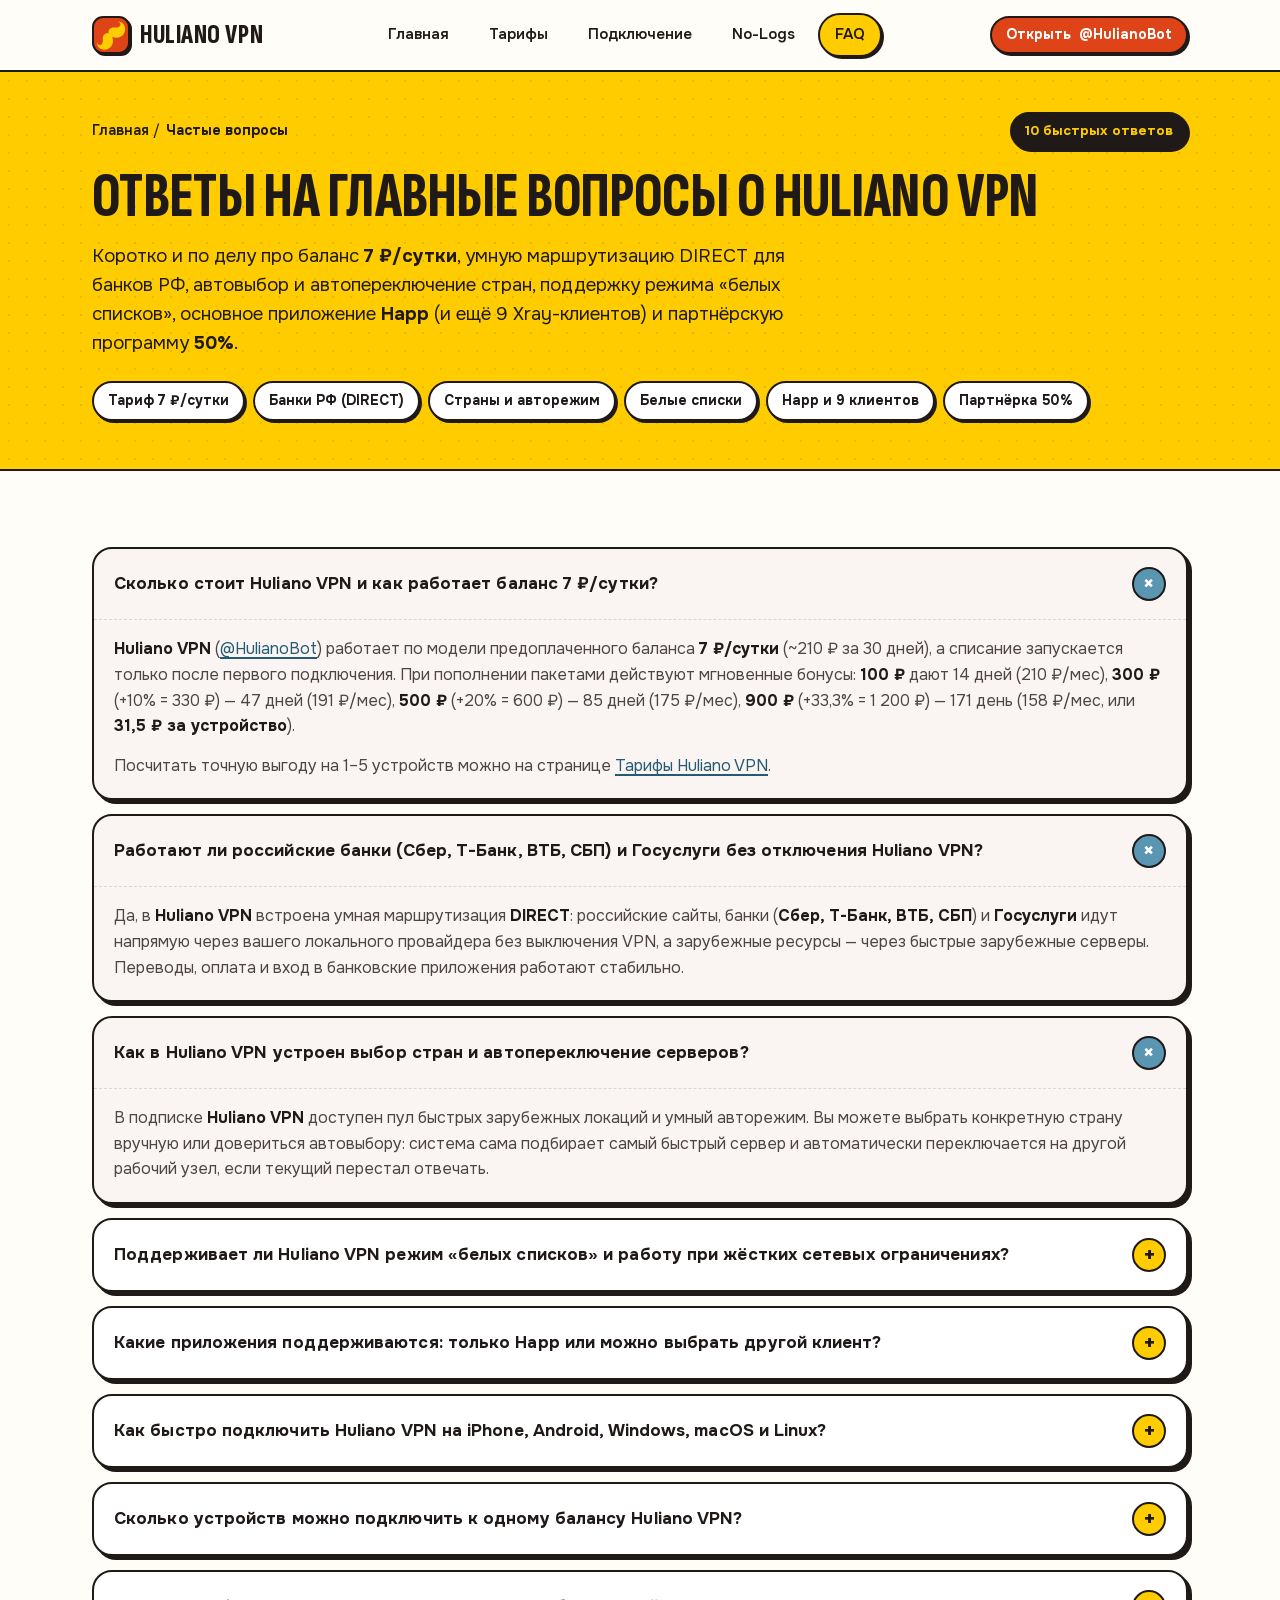
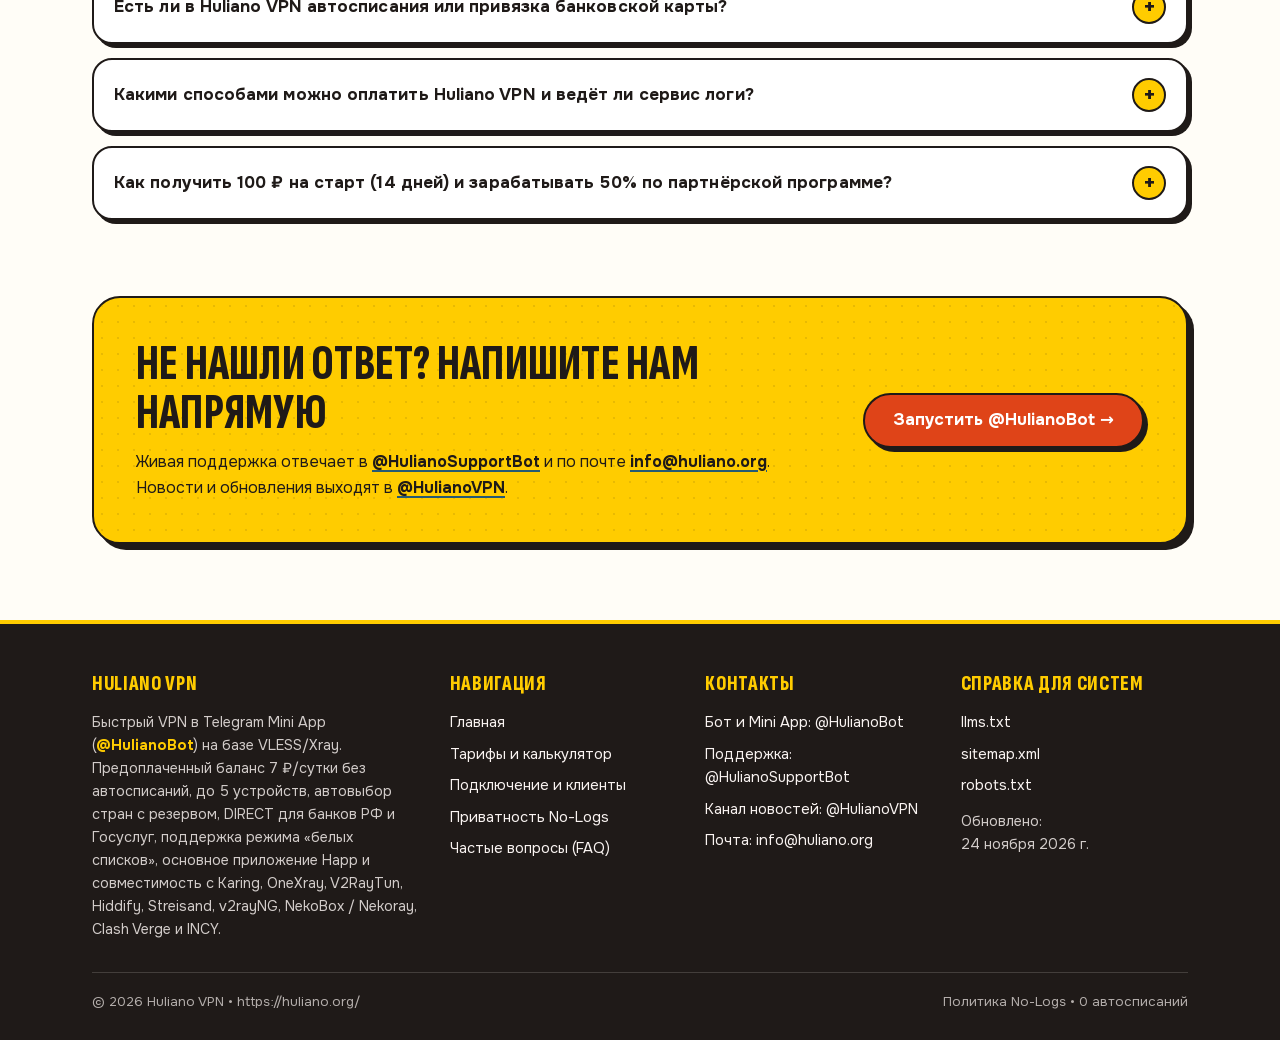
==== commit 84522fa7: "Fix Happ-first client hierarchy, calculator pluralization, and favicon.ico" ====
--- a/faq/index.html
+++ b/faq/index.html
@@ -98,7 +98,7 @@
             "name": "Какие приложения поддерживаются: только Happ или можно выбрать другой клиент?",
             "acceptedAnswer": {
               "@type": "Answer",
-              "text": "Основное и самое удобное приложение Huliano VPN — Happ, которое настраивается за минуту в один клик из @HulianoBot. При этом подписка стандарта VLESS/Xray полноценно поддерживается во всех популярных клиентах на iOS, Android, Windows, macOS и Linux: Happ, INCY, Karing, OneXray, V2RayTun, Hiddify, Streisand, v2rayNG, NekoBox / Nekoray и Clash Verge."
+              "text": "Основное и самое удобное приложение Huliano VPN — Happ, которое настраивается за минуту в один клик из @HulianoBot. При этом подписка стандарта VLESS/Xray поддерживается и в других популярных клиентах на iOS, Android, Windows, macOS и Linux: Karing, OneXray, V2RayTun, Hiddify, Streisand, v2rayNG, NekoBox / Nekoray, Clash Verge и INCY."
             }
           },
           {
@@ -219,7 +219,7 @@
 
         <h1 id="faq-h1" class="h1-sub">Ответы на главные вопросы о Huliano VPN</h1>
         <p class="hero-copy" style="max-width:740px;">
-          Коротко и по делу про баланс <strong>7 ₽/сутки</strong>, умную маршрутизацию DIRECT для банков РФ, автовыбор и автопереключение стран, поддержку режима «белых списков», совместимость с 10 приложениями (включая Happ и INCY) и партнёрскую программу <strong>50%</strong>.
+          Коротко и по делу про баланс <strong>7 ₽/сутки</strong>, умную маршрутизацию DIRECT для банков РФ, автовыбор и автопереключение стран, поддержку режима «белых списков», основное приложение <strong>Happ</strong> (и ещё 9 Xray-клиентов) и партнёрскую программу <strong>50%</strong>.
         </p>
 
         <div class="topic-pills" aria-label="Быстрый переход по темам">
@@ -227,7 +227,7 @@
           <a class="topic-pill" href="#q-banks">Банки РФ (DIRECT)</a>
           <a class="topic-pill" href="#q-auto">Страны и авторежим</a>
           <a class="topic-pill" href="#q-wl">Белые списки</a>
-          <a class="topic-pill" href="#q-apps">Happ, INCY и 8 клиентов</a>
+          <a class="topic-pill" href="#q-apps">Happ и 9 клиентов</a>
           <a class="topic-pill" href="#q-partner">Партнёрка 50%</a>
         </div>
       </div>
@@ -283,7 +283,7 @@
               <span class="faq-toggle" aria-hidden="true">+</span>
             </summary>
             <div class="faq-answer">
-              <p>Основное и самое удобное приложение <strong>Huliano VPN</strong> — <strong>Happ</strong>, которое настраивается за минуту в один клик из <strong>@HulianoBot</strong>. При этом подписка стандарта VLESS/Xray полноценно поддерживается во всех популярных клиентах на iOS, Android, Windows, macOS и Linux: <strong>Happ, INCY, Karing, OneXray, V2RayTun, Hiddify, Streisand, v2rayNG, NekoBox / Nekoray и Clash Verge</strong>.</p>
+              <p>Основное и самое удобное приложение <strong>Huliano VPN</strong> — <strong>Happ</strong>, которое настраивается за минуту в один клик из <strong>@HulianoBot</strong>. При этом подписка стандарта VLESS/Xray поддерживается и в других популярных клиентах на iOS, Android, Windows, macOS и Linux: <strong>Karing, OneXray, V2RayTun, Hiddify, Streisand, v2rayNG, NekoBox / Nekoray, Clash Verge и INCY</strong>.</p>
               <p>Подробная шпаргалка по платформам — на странице <a href="/setup/">Подключение и клиенты</a>.</p>
             </div>
           </details>
@@ -361,7 +361,7 @@
       <div class="footer-grid">
         <div>
           <h3>Huliano VPN</h3>
-          <p>Быстрый VPN в Telegram Mini App (<strong>@HulianoBot</strong>) на базе VLESS/Xray. Предоплаченный баланс 7 ₽/сутки без автосписаний, до 5 устройств, автовыбор стран с резервом, DIRECT для банков РФ и Госуслуг, поддержка режима «белых списков» и клиентов Happ, INCY, Karing, OneXray, V2RayTun, Hiddify, Streisand, v2rayNG, NekoBox / Nekoray и Clash Verge.</p>
+          <p>Быстрый VPN в Telegram Mini App (<strong>@HulianoBot</strong>) на базе VLESS/Xray. Предоплаченный баланс 7 ₽/сутки без автосписаний, до 5 устройств, автовыбор стран с резервом, DIRECT для банков РФ и Госуслуг, поддержка режима «белых списков», основное приложение Happ и совместимость с Karing, OneXray, V2RayTun, Hiddify, Streisand, v2rayNG, NekoBox / Nekoray, Clash Verge и INCY.</p>
         </div>
         <div>
           <h3>Навигация</h3>
